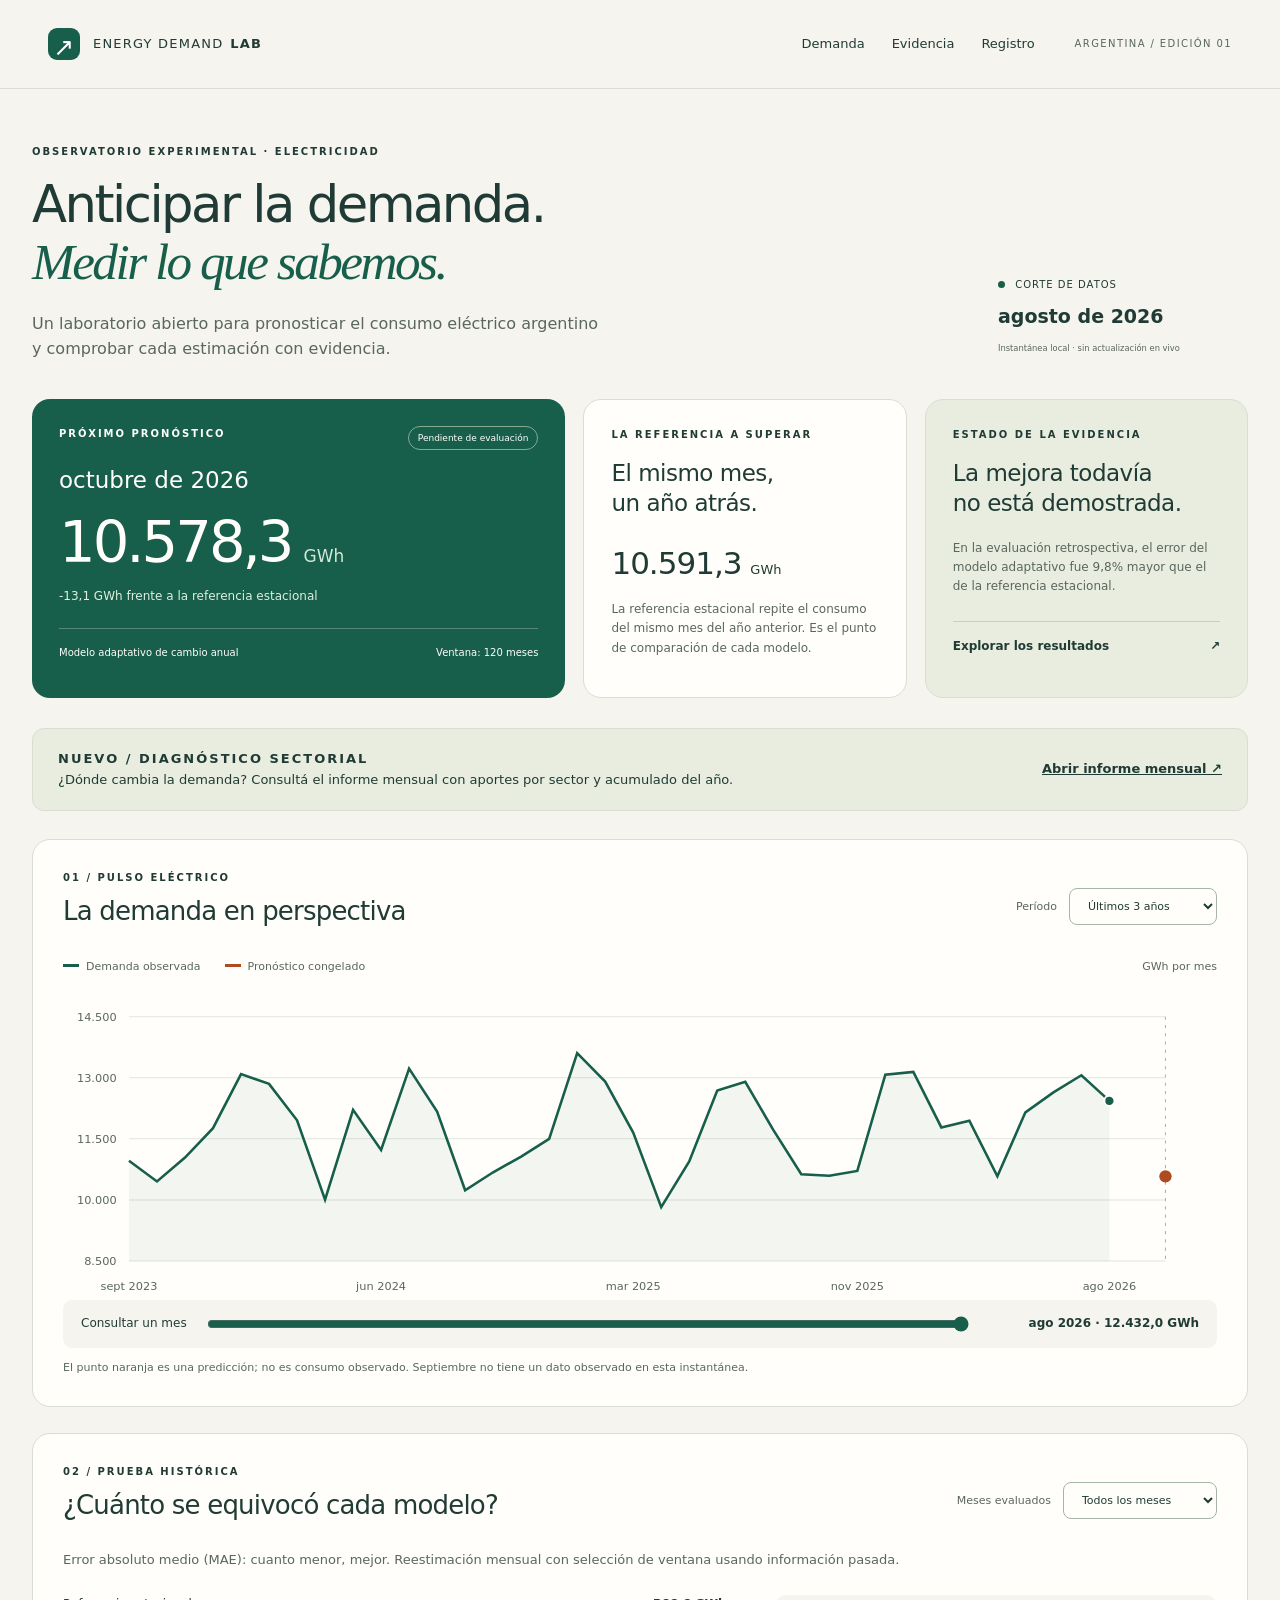
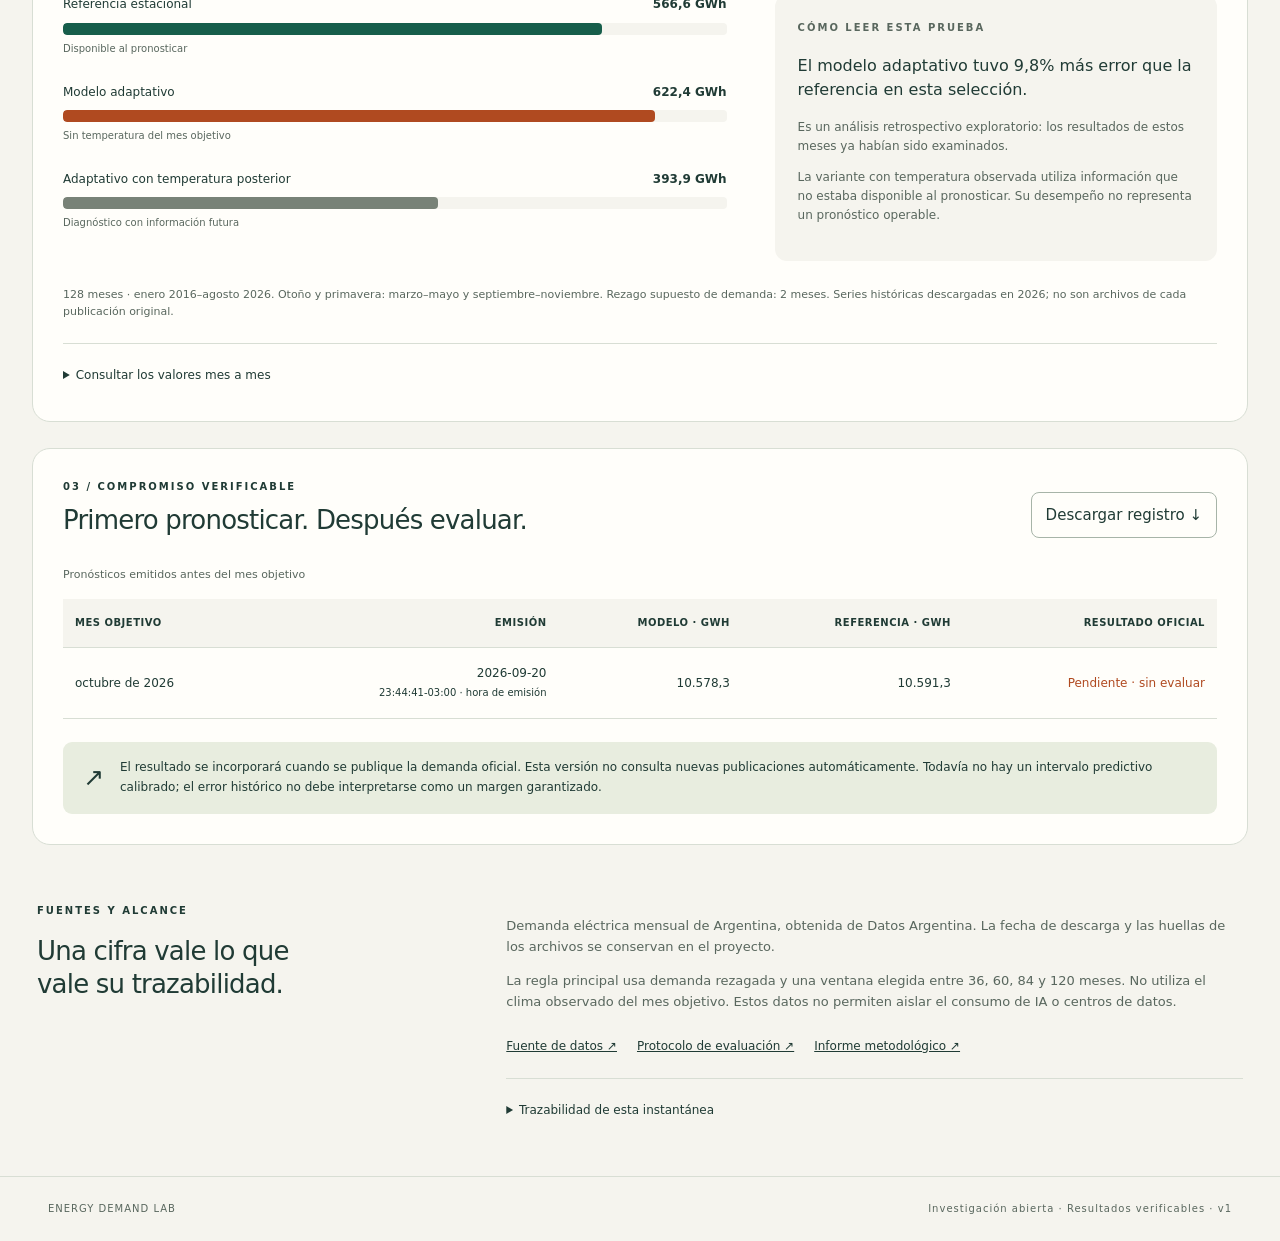
==== dashboard/index.html @ 923dd76d "Publish demand dashboard and monthly sector reports on GitHub Pages" ====
<!doctype html>
<html lang="es">
<head>
<meta charset="utf-8"><meta name="viewport" content="width=device-width, initial-scale=1">
<title>Observatorio de demanda · Energy Demand Lab</title>
<meta name="description" content="Demanda eléctrica argentina: pronósticos verificables, evaluación histórica e informes mensuales con diagnóstico sectorial.">
<meta name="theme-color" content="#175e4b">
<meta property="og:title" content="Energy Demand Lab · Demanda eléctrica argentina">
<meta property="og:description" content="Explorá la demanda, consultá el diagnóstico sectorial y evaluá los pronósticos con evidencia.">
<meta property="og:type" content="website">
<link rel="icon" href="favicon.svg" type="image/svg+xml">
<link rel="stylesheet" href="styles.css">
<link rel="stylesheet" href="report.css">
<script defer src="data.js"></script><script defer src="app.js"></script>
</head>
<body>
<a class="skip" href="#main">Saltar al contenido</a>
<header><a class="brand" href="#"><span class="mark">↗</span> ENERGY DEMAND <b>LAB</b></a><nav aria-label="Principal"><a href="#demanda">Demanda</a><a href="#evidencia">Evidencia</a><a href="#registro">Registro</a></nav><span class="edition">ARGENTINA / EDICIÓN 01</span></header>
<main id="main">
<section class="intro"><div><p class="eyebrow">OBSERVATORIO EXPERIMENTAL · ELECTRICIDAD</p><h1>Anticipar la demanda.<br><em>Medir lo que sabemos.</em></h1><p class="lede">Un laboratorio abierto para pronosticar el consumo eléctrico argentino y comprobar cada estimación con evidencia.</p></div><div class="snapshot"><span class="dot"></span> CORTE DE DATOS<span id="cutoff"></span><small>Instantánea local · sin actualización en vivo</small></div></section>
<section class="forecast-grid" aria-label="Próximo pronóstico">
<article class="hero"><div class="card-top"><span class="eyebrow">PRÓXIMO PRONÓSTICO</span><span class="pill">Pendiente de evaluación</span></div><h2 id="target"></h2><div class="big"><span id="forecast"></span><span>GWh</span></div><p id="delta"></p><div class="hero-bottom"><span>Modelo adaptativo de cambio anual</span><span id="window"></span></div></article>
<article class="card benchmark"><p class="eyebrow">LA REFERENCIA A SUPERAR</p><h2>El mismo mes,<br>un año atrás.</h2><div class="medium"><span id="baseline"></span> <small>GWh</small></div><p>La referencia estacional repite el consumo del mismo mes del año anterior. Es el punto de comparación de cada modelo.</p></article>
<article class="card trust"><p class="eyebrow">ESTADO DE LA EVIDENCIA</p><h2>La mejora todavía<br>no está demostrada.</h2><p id="finding"></p><a class="text-link" href="#evidencia">Explorar los resultados <span>↗</span></a></article>
</section>
<section class="report-promo" aria-label="Informe mensual sectorial"><div><p class="eyebrow">NUEVO / DIAGNÓSTICO SECTORIAL</p><p>¿Dónde cambia la demanda? Consultá el informe mensual con aportes por sector y acumulado del año.</p></div><a href="monthly-report.html">Abrir informe mensual ↗</a></section>
<section id="demanda" class="panel"><div class="section-top"><div><p class="eyebrow">01 / PULSO ELÉCTRICO</p><h2>La demanda en perspectiva</h2></div><label>Período <select id="range"><option value="36">Últimos 3 años</option><option value="60">Últimos 5 años</option><option value="0">Historia completa</option></select></label></div><div class="legend"><span><i class="teal"></i>Demanda observada</span><span><i class="orange"></i>Pronóstico congelado</span><span>GWh por mes</span></div><div id="chart" class="chart"></div><div class="explorer"><label for="month">Consultar un mes</label><input id="month" type="range" min="0" value="0"><output id="monthValue" for="month"></output></div><p class="note">El punto naranja es una predicción; no es consumo observado. Septiembre no tiene un dato observado en esta instantánea.</p></section>
<section id="evidencia" class="panel"><div class="section-top"><div><p class="eyebrow">02 / PRUEBA HISTÓRICA</p><h2>¿Cuánto se equivocó cada modelo?</h2></div><label>Meses evaluados <select id="season"><option value="all">Todos los meses</option><option value="shoulder">Otoño y primavera</option><option value="warm">Verano · dic–feb</option><option value="cold">Invierno · jun–ago</option></select></label></div><p class="muted">Error absoluto medio (MAE): cuanto menor, mejor. Reestimación mensual con selección de ventana usando información pasada.</p><div class="evidence-layout"><div id="bars"></div><aside><span class="eyebrow">CÓMO LEER ESTA PRUEBA</span><p id="comparison" aria-live="polite"></p><p>Es un análisis retrospectivo exploratorio: los resultados de estos meses ya habían sido examinados.</p><p>La variante con temperatura observada utiliza información que no estaba disponible al pronosticar. Su desempeño no representa un pronóstico operable.</p></aside></div><p class="note" id="sample"></p><details><summary>Consultar los valores mes a mes</summary><div class="table-wrap"><table><caption>Predicciones históricas, en GWh</caption><thead><tr><th>Mes</th><th>Observado</th><th>Referencia</th><th>Adaptativo</th><th>Con temperatura posterior</th></tr></thead><tbody id="history"></tbody></table></div></details></section>
<section id="registro" class="panel"><div class="section-top"><div><p class="eyebrow">03 / COMPROMISO VERIFICABLE</p><h2>Primero pronosticar. Después evaluar.</h2></div><button id="download" type="button">Descargar registro ↓</button></div><div class="table-wrap"><table><caption>Pronósticos emitidos antes del mes objetivo</caption><thead><tr><th>Mes objetivo</th><th>Emisión</th><th>Modelo · GWh</th><th>Referencia · GWh</th><th>Resultado oficial</th></tr></thead><tbody id="forecasts"></tbody></table></div><div class="notice"><span>↗</span><p>El resultado se incorporará cuando se publique la demanda oficial. Esta versión no consulta nuevas publicaciones automáticamente. Todavía no hay un intervalo predictivo calibrado; el error histórico no debe interpretarse como un margen garantizado.</p></div></section>
<section class="method"><div><p class="eyebrow">FUENTES Y ALCANCE</p><h2>Una cifra vale lo que<br>vale su trazabilidad.</h2></div><div><p>Demanda eléctrica mensual de Argentina, obtenida de Datos Argentina. La fecha de descarga y las huellas de los archivos se conservan en el proyecto.</p><p>La regla principal usa demanda rezagada y una ventana elegida entre 36, 60, 84 y 120 meses. No utiliza el clima observado del mes objetivo. Estos datos no permiten aislar el consumo de IA o centros de datos.</p><div class="links"><a id="source" target="_blank" rel="noopener">Fuente de datos ↗</a><a href="../prospective/preregistration.md">Protocolo de evaluación ↗</a><a href="../results/nested_exploratory/report.md">Informe metodológico ↗</a></div><details><summary>Trazabilidad de esta instantánea</summary><pre id="hashes"></pre></details></div></section>
</main><footer><span>ENERGY DEMAND LAB</span><span>Investigación abierta · Resultados verificables · v1</span></footer>
</body></html>
---- dashboard/styles.css ----
:root{--bg:#f5f4ee;--surface:#fffefa;--ink:#203b35;--muted:#59675e;--line:#d8ded4;--teal:#175e4b;--orange:#b04a20;--soft:#e8eddf;--radius:18px}*{box-sizing:border-box}html{scroll-behavior:smooth;scroll-padding-top:24px}body{margin:0;background:var(--bg);color:var(--ink);font:15px/1.6 system-ui,-apple-system,BlinkMacSystemFont,"Segoe UI",sans-serif}a{color:inherit}button,select,input{font:inherit}button,select{border:1px solid #a7b4a8;border-radius:8px;background:var(--surface);color:var(--ink);padding:10px 14px;cursor:pointer}a:focus-visible,button:focus-visible,select:focus-visible,input:focus-visible,summary:focus-visible{outline:3px solid var(--orange);outline-offset:5px}.skip{position:absolute;top:-100px}.skip:focus{top:10px;background:white;padding:12px;z-index:9}header{max-width:1440px;margin:auto;padding:28px 48px;display:flex;align-items:center;gap:40px;border-bottom:1px solid var(--line)}.brand{text-decoration:none;font-size:13px;letter-spacing:1.2px;display:flex;align-items:center;gap:7px}.mark{display:grid;place-items:center;background:var(--teal);color:white;width:32px;height:32px;font-size:25px;border-radius:9px;margin-right:6px}nav{display:flex;gap:27px;margin-left:auto}nav a{text-decoration:none;font-size:13px}.edition{font-size:10px;letter-spacing:1.4px;color:var(--muted)}main{max-width:1344px;padding:0 32px;margin:auto}.intro{display:flex;justify-content:space-between;align-items:flex-end;padding:55px 0 37px;gap:35px}.eyebrow{font-size:10px;letter-spacing:2px;font-weight:700;margin:0 0 16px}h1{font-size:clamp(36px,4vw,58px);line-height:1.12;letter-spacing:-2.5px;font-weight:500;margin:0 0 20px}h1 em{font-family:Georgia,serif;font-weight:400;color:var(--teal)}.lede{max-width:575px;font-size:16px;color:var(--muted);margin:0}.snapshot{font-size:10px;letter-spacing:1px;min-width:250px;padding-bottom:6px}.snapshot>span:not(.dot){display:block;font-size:19px;font-weight:600;letter-spacing:0;margin:8px 0}.snapshot small{letter-spacing:0;color:var(--muted)}.dot{display:inline-block;background:var(--teal);width:7px;height:7px;border-radius:50%;margin-right:6px}.forecast-grid{display:grid;grid-template-columns:1.65fr 1fr 1fr;gap:18px;margin-bottom:30px}.card,.hero{border-radius:var(--radius);padding:27px;min-width:0}.card{background:var(--surface);border:1px solid var(--line)}.hero{background:var(--teal);color:#fffefa}.card-top{display:flex;align-items:flex-start;justify-content:space-between;gap:10px}.pill{font-size:9px;border:1px solid #86ab92;border-radius:20px;padding:4px 9px;white-space:nowrap}.hero h2{font-size:23px;font-weight:400;margin:4px 0}.big{display:flex;align-items:baseline;gap:12px;line-height:1.4}.big span:first-child{font-size:clamp(40px,4.5vw,64px);letter-spacing:-3px;font-variant-numeric:tabular-nums}.big span:last-child{font-size:17px;color:#d4e8d8}.hero p{font-size:12px;color:#e0efde;margin:4px 0 22px}.hero-bottom{border-top:1px solid #578776;padding-top:16px;display:flex;justify-content:space-between;gap:10px;font-size:10px}.card h2{font-size:23px;line-height:1.3;font-weight:500;margin:0 0 20px;letter-spacing:-.5px}.card p:not(.eyebrow){font-size:12px;color:var(--muted)}.medium{font-size:31px;letter-spacing:-1px}.medium small{font-size:13px;letter-spacing:0}.trust{background:var(--soft)}.text-link{display:flex;justify-content:space-between;font-size:12px;font-weight:600;text-decoration:none;border-top:1px solid #c6d1bd;margin-top:25px;padding-top:15px}.panel{background:var(--surface);border:1px solid var(--line);border-radius:var(--radius);padding:30px;margin-bottom:26px}.section-top{display:flex;justify-content:space-between;gap:20px;align-items:center}.section-top h2,.method h2{font-size:26px;font-weight:500;letter-spacing:-.8px;line-height:1.25;margin:0 0 15px}.section-top .eyebrow{margin-bottom:9px}.section-top label{font-size:11px;color:var(--muted);display:flex;gap:12px;align-items:center}.legend{display:flex;gap:24px;flex-wrap:wrap;font-size:11px;color:var(--muted);margin:15px 0}.legend span:last-child{margin-left:auto}.legend i{display:inline-block;width:16px;height:3px;margin:0 7px 3px 0}.teal{background:var(--teal)}.orange{background:var(--orange)}.chart svg{display:block;width:100%;height:auto;min-height:180px}.chart text{font-family:system-ui,sans-serif;font-size:11px;fill:var(--muted)}.explorer{display:flex;align-items:center;gap:18px;background:var(--bg);padding:14px 18px;border-radius:9px;font-size:12px}.explorer input{flex:1;min-width:50px;accent-color:var(--teal)}.explorer output{min-width:210px;text-align:right;font-weight:600}.note{font-size:11px;color:var(--muted);margin-bottom:0}.muted{color:var(--muted);font-size:13px}.evidence-layout{display:grid;grid-template-columns:1.5fr 1fr;gap:48px;margin:25px 0}.evidence-layout aside{background:var(--bg);padding:23px;border-radius:12px;font-size:12px;color:var(--muted)}.evidence-layout aside p:first-of-type{font-size:16px;color:var(--ink);line-height:1.5}.bar-row{margin:0 0 24px}.bar-label{display:flex;justify-content:space-between;gap:12px;font-size:12px;margin-bottom:8px}.bar-track{height:12px;background:var(--bg);border-radius:4px;overflow:hidden}.bar-fill{height:100%;background:var(--teal);border-radius:4px}.bar-row:nth-child(2) .bar-fill{background:var(--orange)}.bar-row:nth-child(3) .bar-fill{background:#788277}.bar-row small{font-size:10px;color:var(--muted)}details{border-top:1px solid var(--line);margin-top:22px;padding-top:16px}summary{cursor:pointer;font-size:12px;padding:6px 0}.table-wrap{overflow:auto;max-height:400px}table{border-collapse:collapse;width:100%;font-size:12px;white-space:nowrap;text-align:right}caption{text-align:left;color:var(--muted);padding:15px 0;font-size:11px}th{font-size:10px;text-transform:uppercase;letter-spacing:.5px;background:var(--bg);position:sticky;top:0}td,th{padding:16px 12px;border-bottom:1px solid var(--line)}td:first-child,th:first-child{text-align:left}.pending{color:var(--orange)}.notice{display:flex;gap:16px;background:var(--soft);padding:16px 20px;border-radius:9px;margin-top:23px;font-size:12px}.notice>span{font-size:25px}.notice p{margin:0}.method{display:grid;grid-template-columns:1fr 1.8fr;gap:60px;padding:32px 5px 50px}.method p:not(.eyebrow){font-size:13px;color:var(--muted)}.links{display:flex;flex-wrap:wrap;gap:20px;font-size:12px;margin-top:24px}pre{font-size:10px;white-space:pre-wrap;overflow-wrap:anywhere}footer{border-top:1px solid var(--line);padding:24px 48px;display:flex;justify-content:space-between;font-size:10px;letter-spacing:1px;color:var(--muted)}@media(max-width:1050px){.edition{display:none}.forecast-grid{grid-template-columns:1fr 1fr}.hero{grid-column:1/-1}.intro{align-items:flex-start}.snapshot{min-width:190px}.evidence-layout{gap:25px}}@media(max-width:650px){header{padding:20px;flex-wrap:wrap;gap:20px}nav{margin:0;width:100%;justify-content:space-between}main{padding:0 16px}.intro{padding-top:32px;display:block}h1{letter-spacing:-1.5px}.snapshot{margin-top:24px}.forecast-grid{grid-template-columns:1fr}.card,.hero,.panel{padding:21px}.card-top{flex-wrap:wrap}.hero-bottom{flex-wrap:wrap}.section-top{display:block}.section-top label{margin:8px 0 20px;flex-wrap:wrap}.section-top h2{font-size:23px}.evidence-layout,.method{grid-template-columns:1fr;gap:20px}.explorer{flex-wrap:wrap;gap:10px}.explorer label{width:100%}.explorer output{min-width:170px}.legend{gap:12px}.method{padding:20px 5px 35px}footer{padding:20px;gap:18px;flex-wrap:wrap}.big span:first-child{font-size:52px}}@media(prefers-reduced-motion:reduce){html{scroll-behavior:auto}}
---- dashboard/report.css ----
.report-toolbar{display:flex;justify-content:space-between;gap:20px;align-items:center;margin:0 0 25px;flex-wrap:wrap}.report-toolbar label{font-size:12px;display:flex;gap:14px;align-items:center}.report-actions{display:flex;gap:10px;flex-wrap:wrap}.report-actions button{font-size:12px}.report-lead{background:var(--teal);color:var(--surface);padding:32px;border-radius:var(--radius);margin-bottom:20px}.report-lead h2{font-size:30px;font-weight:500;letter-spacing:-.7px;line-height:1.25;margin:0 0 16px}.report-lead>p:not(.eyebrow){max-width:960px}.report-lead .light-note{color:#e0efde}.report-lead .eyebrow span{margin-left:16px;letter-spacing:1px}.report-kpis{display:grid;grid-template-columns:repeat(3,1fr);gap:18px;margin-bottom:26px}.report-kpis .medium{font-size:32px}.report-kpis .medium small{font-size:14px}.sector-bars{display:grid;gap:22px;margin:24px 0}.sector-row{display:grid;grid-template-columns:170px 1fr 125px;align-items:center;gap:20px;font-size:13px}.sector-row strong{text-align:right}.sector-track{height:20px;background:var(--bg);border-radius:4px}.sector-fill{height:100%;border-radius:4px;background:var(--teal);min-width:2px}.sector-fill.negative{background:var(--orange)}tfoot{font-weight:700}.ytd-sectors{display:grid;grid-template-columns:repeat(3,1fr);gap:18px;margin:25px 0}.ytd-sector{background:var(--bg);border-radius:10px;padding:20px}.ytd-sector span{display:block;font-size:12px}.ytd-sector strong{display:block;font-weight:500;font-size:28px;margin:8px 0}.ytd-sector small{font-size:11px;color:var(--muted)}.questions ol{padding-left:20px;display:grid;gap:14px;color:var(--muted);font-size:14px}.source-note{font-size:11px!important;overflow-wrap:anywhere}.panel>h2{font-weight:500;letter-spacing:-.5px;font-size:25px}.report-toolbar select{max-width:240px}.report-promo{background:var(--soft);border:1px solid var(--line);border-radius:12px;display:flex;align-items:center;justify-content:space-between;gap:20px;padding:20px 25px;margin:0 0 28px}.report-promo p{margin:0;font-size:13px}.report-promo a{font-size:13px;white-space:nowrap;font-weight:600}@media(max-width:650px){.report-kpis,.ytd-sectors{grid-template-columns:1fr}.report-lead{padding:24px}.report-lead h2{font-size:25px}.report-toolbar label{flex-wrap:wrap}.report-toolbar select{max-width:100%}.report-actions button{flex:1;padding:12px}.sector-row{grid-template-columns:1fr 115px;gap:8px}.sector-track{grid-column:1/-1;grid-row:2}.sector-row strong{grid-row:1;grid-column:2}.report-promo{align-items:flex-start;flex-direction:column}.report-lead .eyebrow span{display:block;margin:10px 0 0}}
@media print{@page{size:A4;margin:14mm}body{background:white;color:#142b25;font-size:10pt}header,footer,.skip,.intro,.report-toolbar,details,nav{display:none!important}main{padding:0;max-width:none}.report-lead{background:white;color:#142b25;border:1px solid #9aafa0;padding:16px;margin-bottom:14px;break-inside:avoid}.report-lead .light-note{color:#42584e}.report-lead h2{font-size:19pt}.report-lead .eyebrow{font-size:9pt}.report-kpis{gap:8px;margin-bottom:16px}.card,.panel{padding:14px;border-radius:0;box-shadow:none}.report-kpis .medium{font-size:22pt}.report-kpis .eyebrow{font-size:8pt;letter-spacing:.5px}.panel{margin-bottom:14px}.section-top h2,.panel>h2{font-size:16pt}.sector-row{font-size:10pt;gap:12px;grid-template-columns:145px 1fr 95px}.sector-bars{gap:10px;margin:12px 0}.sector-track{height:12px}.table-wrap{overflow:visible;max-height:none}table{font-size:8pt;white-space:normal}th{position:static;font-size:7pt}td,th{padding:8px 4px}.ytd-sectors{gap:8px;margin:10px 0}.ytd-sector{padding:10px}.ytd-sector strong{font-size:19pt}.method{gap:20px;padding:15px 0;grid-template-columns:1fr 2fr}.method p{font-size:9pt!important}.method h2{font-size:15pt}.note{font-size:8pt}.questions{break-inside:avoid}.questions ol{font-size:10pt;gap:8px}.report-kpis,.ytd-sectors,tr{break-inside:avoid}a{color:inherit;text-decoration:underline}.source-note{font-size:8pt!important}*{print-color-adjust:exact;-webkit-print-color-adjust:exact}}
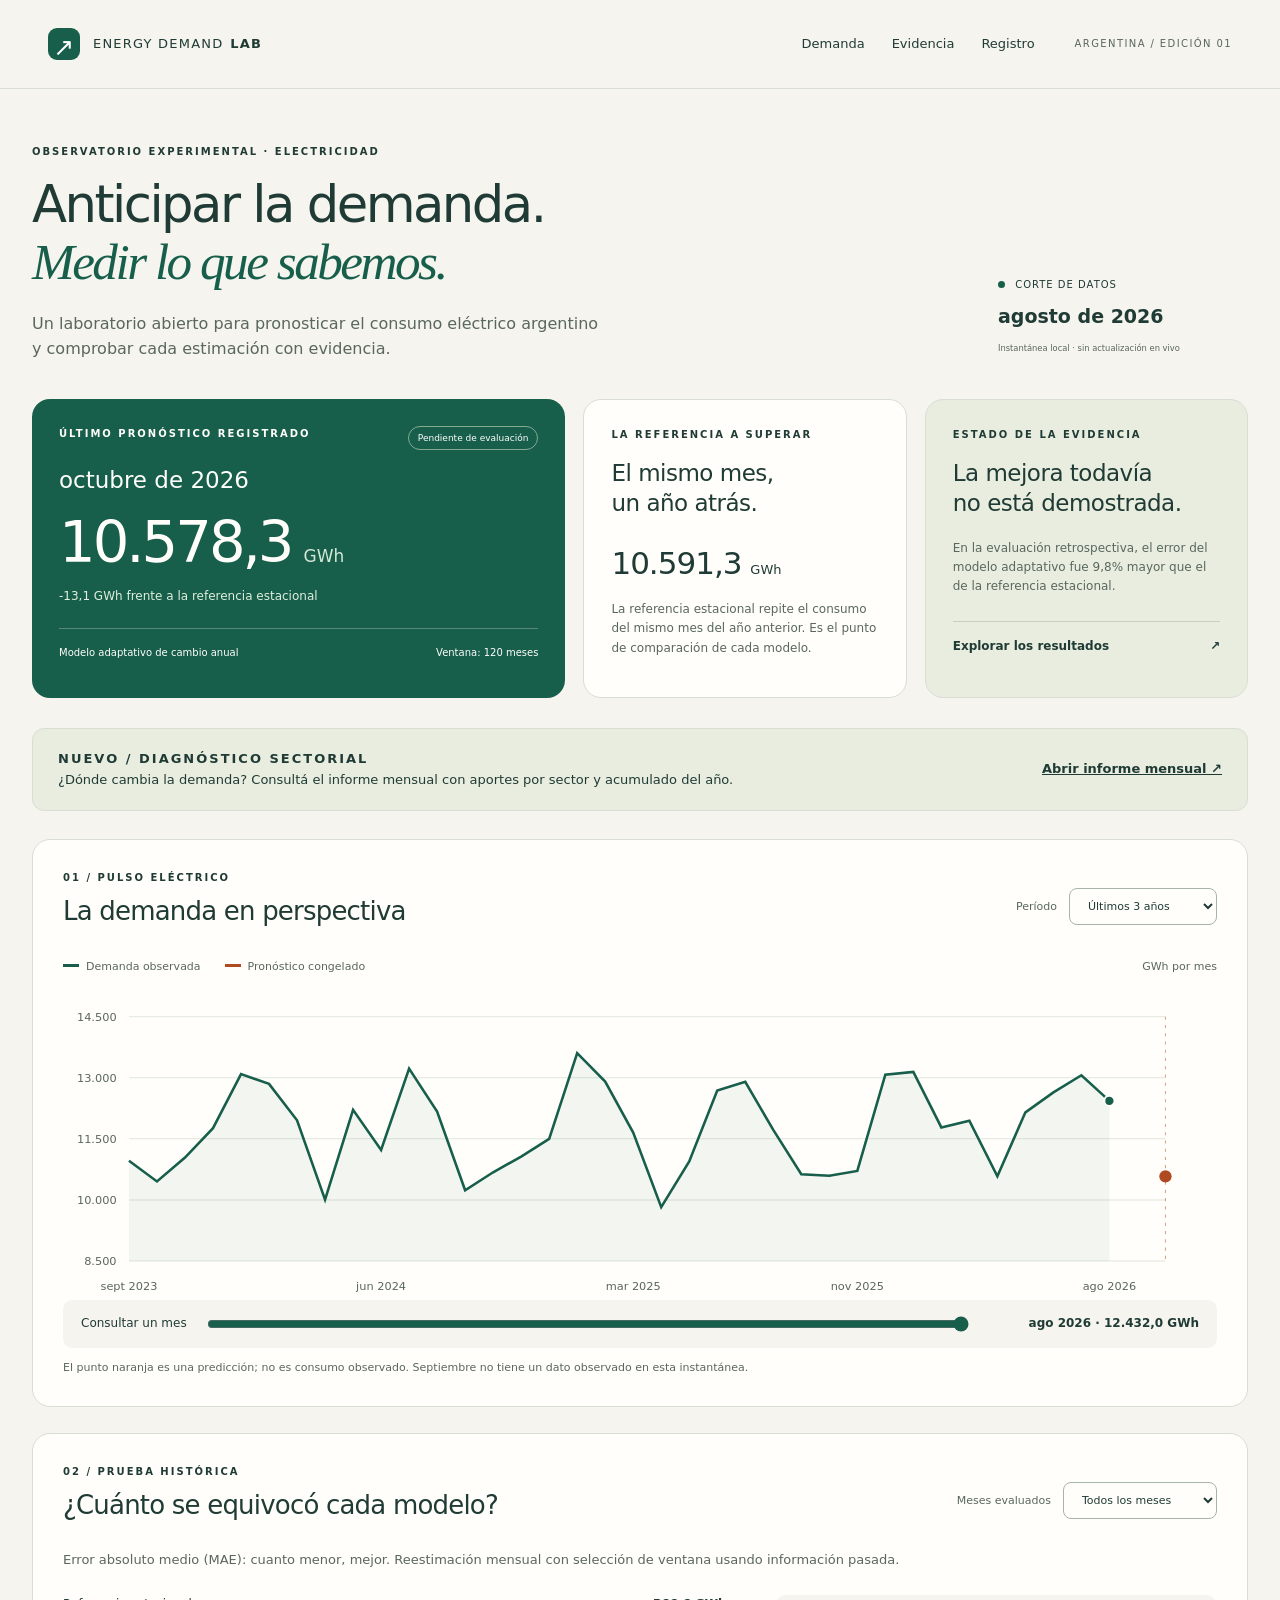
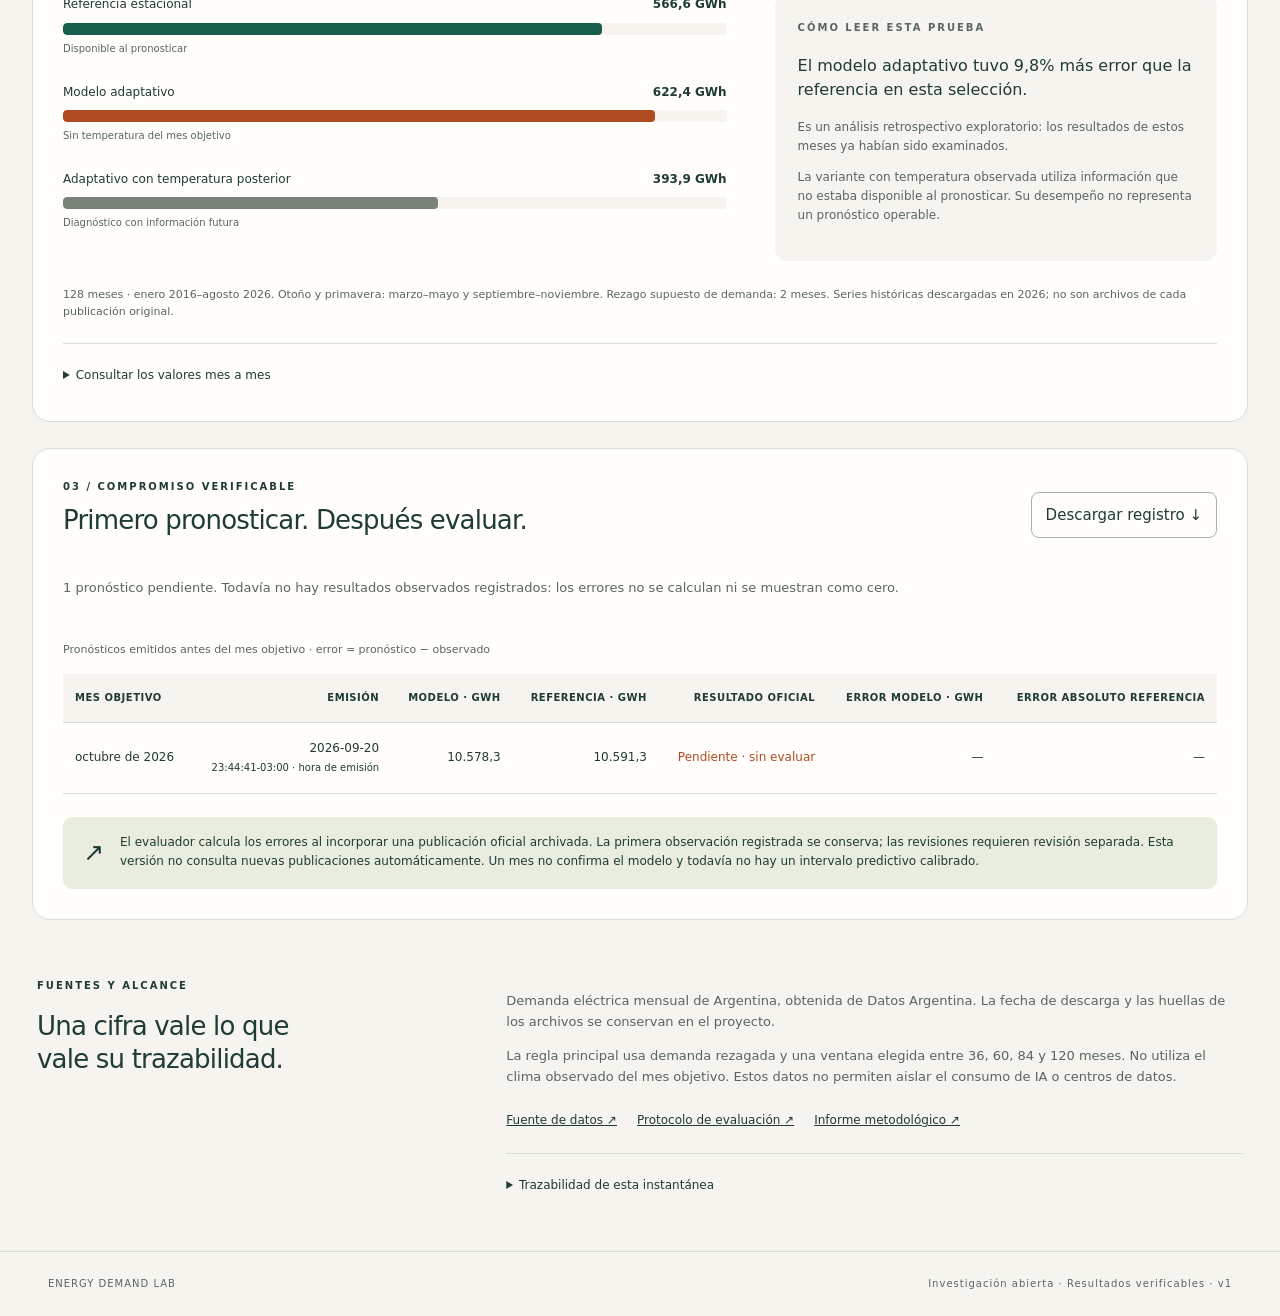
==== commit f18403e8: "Add formula-based Excel download and prospective outcome evaluation" ====
--- a/dashboard/index.html
+++ b/dashboard/index.html
@@ -11,7 +11,7 @@
 <link rel="icon" href="favicon.svg" type="image/svg+xml">
 <link rel="stylesheet" href="styles.css">
 <link rel="stylesheet" href="report.css">
-<script defer src="data.js"></script><script defer src="app.js"></script>
+<script defer src="data.js"></script><script defer src="prospective-data.js"></script><script defer src="app.js"></script>
 </head>
 <body>
 <a class="skip" href="#main">Saltar al contenido</a>
@@ -19,14 +19,14 @@
 <main id="main">
 <section class="intro"><div><p class="eyebrow">OBSERVATORIO EXPERIMENTAL · ELECTRICIDAD</p><h1>Anticipar la demanda.<br><em>Medir lo que sabemos.</em></h1><p class="lede">Un laboratorio abierto para pronosticar el consumo eléctrico argentino y comprobar cada estimación con evidencia.</p></div><div class="snapshot"><span class="dot"></span> CORTE DE DATOS<span id="cutoff"></span><small>Instantánea local · sin actualización en vivo</small></div></section>
 <section class="forecast-grid" aria-label="Próximo pronóstico">
-<article class="hero"><div class="card-top"><span class="eyebrow">PRÓXIMO PRONÓSTICO</span><span class="pill">Pendiente de evaluación</span></div><h2 id="target"></h2><div class="big"><span id="forecast"></span><span>GWh</span></div><p id="delta"></p><div class="hero-bottom"><span>Modelo adaptativo de cambio anual</span><span id="window"></span></div></article>
+<article class="hero"><div class="card-top"><span class="eyebrow">ÚLTIMO PRONÓSTICO REGISTRADO</span><span class="pill" id="forecast-status">Pendiente de evaluación</span></div><h2 id="target"></h2><div class="big"><span id="forecast"></span><span>GWh</span></div><p id="delta"></p><div class="hero-bottom"><span>Modelo adaptativo de cambio anual</span><span id="window"></span></div></article>
 <article class="card benchmark"><p class="eyebrow">LA REFERENCIA A SUPERAR</p><h2>El mismo mes,<br>un año atrás.</h2><div class="medium"><span id="baseline"></span> <small>GWh</small></div><p>La referencia estacional repite el consumo del mismo mes del año anterior. Es el punto de comparación de cada modelo.</p></article>
 <article class="card trust"><p class="eyebrow">ESTADO DE LA EVIDENCIA</p><h2>La mejora todavía<br>no está demostrada.</h2><p id="finding"></p><a class="text-link" href="#evidencia">Explorar los resultados <span>↗</span></a></article>
 </section>
 <section class="report-promo" aria-label="Informe mensual sectorial"><div><p class="eyebrow">NUEVO / DIAGNÓSTICO SECTORIAL</p><p>¿Dónde cambia la demanda? Consultá el informe mensual con aportes por sector y acumulado del año.</p></div><a href="monthly-report.html">Abrir informe mensual ↗</a></section>
 <section id="demanda" class="panel"><div class="section-top"><div><p class="eyebrow">01 / PULSO ELÉCTRICO</p><h2>La demanda en perspectiva</h2></div><label>Período <select id="range"><option value="36">Últimos 3 años</option><option value="60">Últimos 5 años</option><option value="0">Historia completa</option></select></label></div><div class="legend"><span><i class="teal"></i>Demanda observada</span><span><i class="orange"></i>Pronóstico congelado</span><span>GWh por mes</span></div><div id="chart" class="chart"></div><div class="explorer"><label for="month">Consultar un mes</label><input id="month" type="range" min="0" value="0"><output id="monthValue" for="month"></output></div><p class="note">El punto naranja es una predicción; no es consumo observado. Septiembre no tiene un dato observado en esta instantánea.</p></section>
 <section id="evidencia" class="panel"><div class="section-top"><div><p class="eyebrow">02 / PRUEBA HISTÓRICA</p><h2>¿Cuánto se equivocó cada modelo?</h2></div><label>Meses evaluados <select id="season"><option value="all">Todos los meses</option><option value="shoulder">Otoño y primavera</option><option value="warm">Verano · dic–feb</option><option value="cold">Invierno · jun–ago</option></select></label></div><p class="muted">Error absoluto medio (MAE): cuanto menor, mejor. Reestimación mensual con selección de ventana usando información pasada.</p><div class="evidence-layout"><div id="bars"></div><aside><span class="eyebrow">CÓMO LEER ESTA PRUEBA</span><p id="comparison" aria-live="polite"></p><p>Es un análisis retrospectivo exploratorio: los resultados de estos meses ya habían sido examinados.</p><p>La variante con temperatura observada utiliza información que no estaba disponible al pronosticar. Su desempeño no representa un pronóstico operable.</p></aside></div><p class="note" id="sample"></p><details><summary>Consultar los valores mes a mes</summary><div class="table-wrap"><table><caption>Predicciones históricas, en GWh</caption><thead><tr><th>Mes</th><th>Observado</th><th>Referencia</th><th>Adaptativo</th><th>Con temperatura posterior</th></tr></thead><tbody id="history"></tbody></table></div></details></section>
-<section id="registro" class="panel"><div class="section-top"><div><p class="eyebrow">03 / COMPROMISO VERIFICABLE</p><h2>Primero pronosticar. Después evaluar.</h2></div><button id="download" type="button">Descargar registro ↓</button></div><div class="table-wrap"><table><caption>Pronósticos emitidos antes del mes objetivo</caption><thead><tr><th>Mes objetivo</th><th>Emisión</th><th>Modelo · GWh</th><th>Referencia · GWh</th><th>Resultado oficial</th></tr></thead><tbody id="forecasts"></tbody></table></div><div class="notice"><span>↗</span><p>El resultado se incorporará cuando se publique la demanda oficial. Esta versión no consulta nuevas publicaciones automáticamente. Todavía no hay un intervalo predictivo calibrado; el error histórico no debe interpretarse como un margen garantizado.</p></div></section>
+<section id="registro" class="panel"><div class="section-top"><div><p class="eyebrow">03 / COMPROMISO VERIFICABLE</p><h2>Primero pronosticar. Después evaluar.</h2></div><button id="download" type="button">Descargar registro ↓</button></div><p id="prospective-summary"></p><div class="table-wrap"><table><caption>Pronósticos emitidos antes del mes objetivo · error = pronóstico − observado</caption><thead><tr><th>Mes objetivo</th><th>Emisión</th><th>Modelo · GWh</th><th>Referencia · GWh</th><th>Resultado oficial</th><th>Error modelo · GWh</th><th>Error absoluto referencia</th></tr></thead><tbody id="forecasts"></tbody></table></div><div class="notice"><span>↗</span><p>El evaluador calcula los errores al incorporar una publicación oficial archivada. La primera observación registrada se conserva; las revisiones requieren revisión separada. Esta versión no consulta nuevas publicaciones automáticamente. Un mes no confirma el modelo y todavía no hay un intervalo predictivo calibrado.</p></div></section>
 <section class="method"><div><p class="eyebrow">FUENTES Y ALCANCE</p><h2>Una cifra vale lo que<br>vale su trazabilidad.</h2></div><div><p>Demanda eléctrica mensual de Argentina, obtenida de Datos Argentina. La fecha de descarga y las huellas de los archivos se conservan en el proyecto.</p><p>La regla principal usa demanda rezagada y una ventana elegida entre 36, 60, 84 y 120 meses. No utiliza el clima observado del mes objetivo. Estos datos no permiten aislar el consumo de IA o centros de datos.</p><div class="links"><a id="source" target="_blank" rel="noopener">Fuente de datos ↗</a><a href="../prospective/preregistration.md">Protocolo de evaluación ↗</a><a href="../results/nested_exploratory/report.md">Informe metodológico ↗</a></div><details><summary>Trazabilidad de esta instantánea</summary><pre id="hashes"></pre></details></div></section>
 </main><footer><span>ENERGY DEMAND LAB</span><span>Investigación abierta · Resultados verificables · v1</span></footer>
 </body></html>
--- a/dashboard/report.css
+++ b/dashboard/report.css
@@ -1,2 +1,3 @@
 .report-toolbar{display:flex;justify-content:space-between;gap:20px;align-items:center;margin:0 0 25px;flex-wrap:wrap}.report-toolbar label{font-size:12px;display:flex;gap:14px;align-items:center}.report-actions{display:flex;gap:10px;flex-wrap:wrap}.report-actions button{font-size:12px}.report-lead{background:var(--teal);color:var(--surface);padding:32px;border-radius:var(--radius);margin-bottom:20px}.report-lead h2{font-size:30px;font-weight:500;letter-spacing:-.7px;line-height:1.25;margin:0 0 16px}.report-lead>p:not(.eyebrow){max-width:960px}.report-lead .light-note{color:#e0efde}.report-lead .eyebrow span{margin-left:16px;letter-spacing:1px}.report-kpis{display:grid;grid-template-columns:repeat(3,1fr);gap:18px;margin-bottom:26px}.report-kpis .medium{font-size:32px}.report-kpis .medium small{font-size:14px}.sector-bars{display:grid;gap:22px;margin:24px 0}.sector-row{display:grid;grid-template-columns:170px 1fr 125px;align-items:center;gap:20px;font-size:13px}.sector-row strong{text-align:right}.sector-track{height:20px;background:var(--bg);border-radius:4px}.sector-fill{height:100%;border-radius:4px;background:var(--teal);min-width:2px}.sector-fill.negative{background:var(--orange)}tfoot{font-weight:700}.ytd-sectors{display:grid;grid-template-columns:repeat(3,1fr);gap:18px;margin:25px 0}.ytd-sector{background:var(--bg);border-radius:10px;padding:20px}.ytd-sector span{display:block;font-size:12px}.ytd-sector strong{display:block;font-weight:500;font-size:28px;margin:8px 0}.ytd-sector small{font-size:11px;color:var(--muted)}.questions ol{padding-left:20px;display:grid;gap:14px;color:var(--muted);font-size:14px}.source-note{font-size:11px!important;overflow-wrap:anywhere}.panel>h2{font-weight:500;letter-spacing:-.5px;font-size:25px}.report-toolbar select{max-width:240px}.report-promo{background:var(--soft);border:1px solid var(--line);border-radius:12px;display:flex;align-items:center;justify-content:space-between;gap:20px;padding:20px 25px;margin:0 0 28px}.report-promo p{margin:0;font-size:13px}.report-promo a{font-size:13px;white-space:nowrap;font-weight:600}@media(max-width:650px){.report-kpis,.ytd-sectors{grid-template-columns:1fr}.report-lead{padding:24px}.report-lead h2{font-size:25px}.report-toolbar label{flex-wrap:wrap}.report-toolbar select{max-width:100%}.report-actions button{flex:1;padding:12px}.sector-row{grid-template-columns:1fr 115px;gap:8px}.sector-track{grid-column:1/-1;grid-row:2}.sector-row strong{grid-row:1;grid-column:2}.report-promo{align-items:flex-start;flex-direction:column}.report-lead .eyebrow span{display:block;margin:10px 0 0}}
+.download-excel{display:inline-block;padding:10px 14px;border-radius:8px;background:var(--teal);color:white;text-decoration:none;font-size:12px;border:1px solid var(--teal)}.excel-help{flex-basis:100%;font-size:12px;color:var(--muted);margin:0}.report-actions{align-items:center}#prospective-summary{font-size:13px;padding:14px 0;color:var(--muted)}
 @media print{@page{size:A4;margin:14mm}body{background:white;color:#142b25;font-size:10pt}header,footer,.skip,.intro,.report-toolbar,details,nav{display:none!important}main{padding:0;max-width:none}.report-lead{background:white;color:#142b25;border:1px solid #9aafa0;padding:16px;margin-bottom:14px;break-inside:avoid}.report-lead .light-note{color:#42584e}.report-lead h2{font-size:19pt}.report-lead .eyebrow{font-size:9pt}.report-kpis{gap:8px;margin-bottom:16px}.card,.panel{padding:14px;border-radius:0;box-shadow:none}.report-kpis .medium{font-size:22pt}.report-kpis .eyebrow{font-size:8pt;letter-spacing:.5px}.panel{margin-bottom:14px}.section-top h2,.panel>h2{font-size:16pt}.sector-row{font-size:10pt;gap:12px;grid-template-columns:145px 1fr 95px}.sector-bars{gap:10px;margin:12px 0}.sector-track{height:12px}.table-wrap{overflow:visible;max-height:none}table{font-size:8pt;white-space:normal}th{position:static;font-size:7pt}td,th{padding:8px 4px}.ytd-sectors{gap:8px;margin:10px 0}.ytd-sector{padding:10px}.ytd-sector strong{font-size:19pt}.method{gap:20px;padding:15px 0;grid-template-columns:1fr 2fr}.method p{font-size:9pt!important}.method h2{font-size:15pt}.note{font-size:8pt}.questions{break-inside:avoid}.questions ol{font-size:10pt;gap:8px}.report-kpis,.ytd-sectors,tr{break-inside:avoid}a{color:inherit;text-decoration:underline}.source-note{font-size:8pt!important}*{print-color-adjust:exact;-webkit-print-color-adjust:exact}}
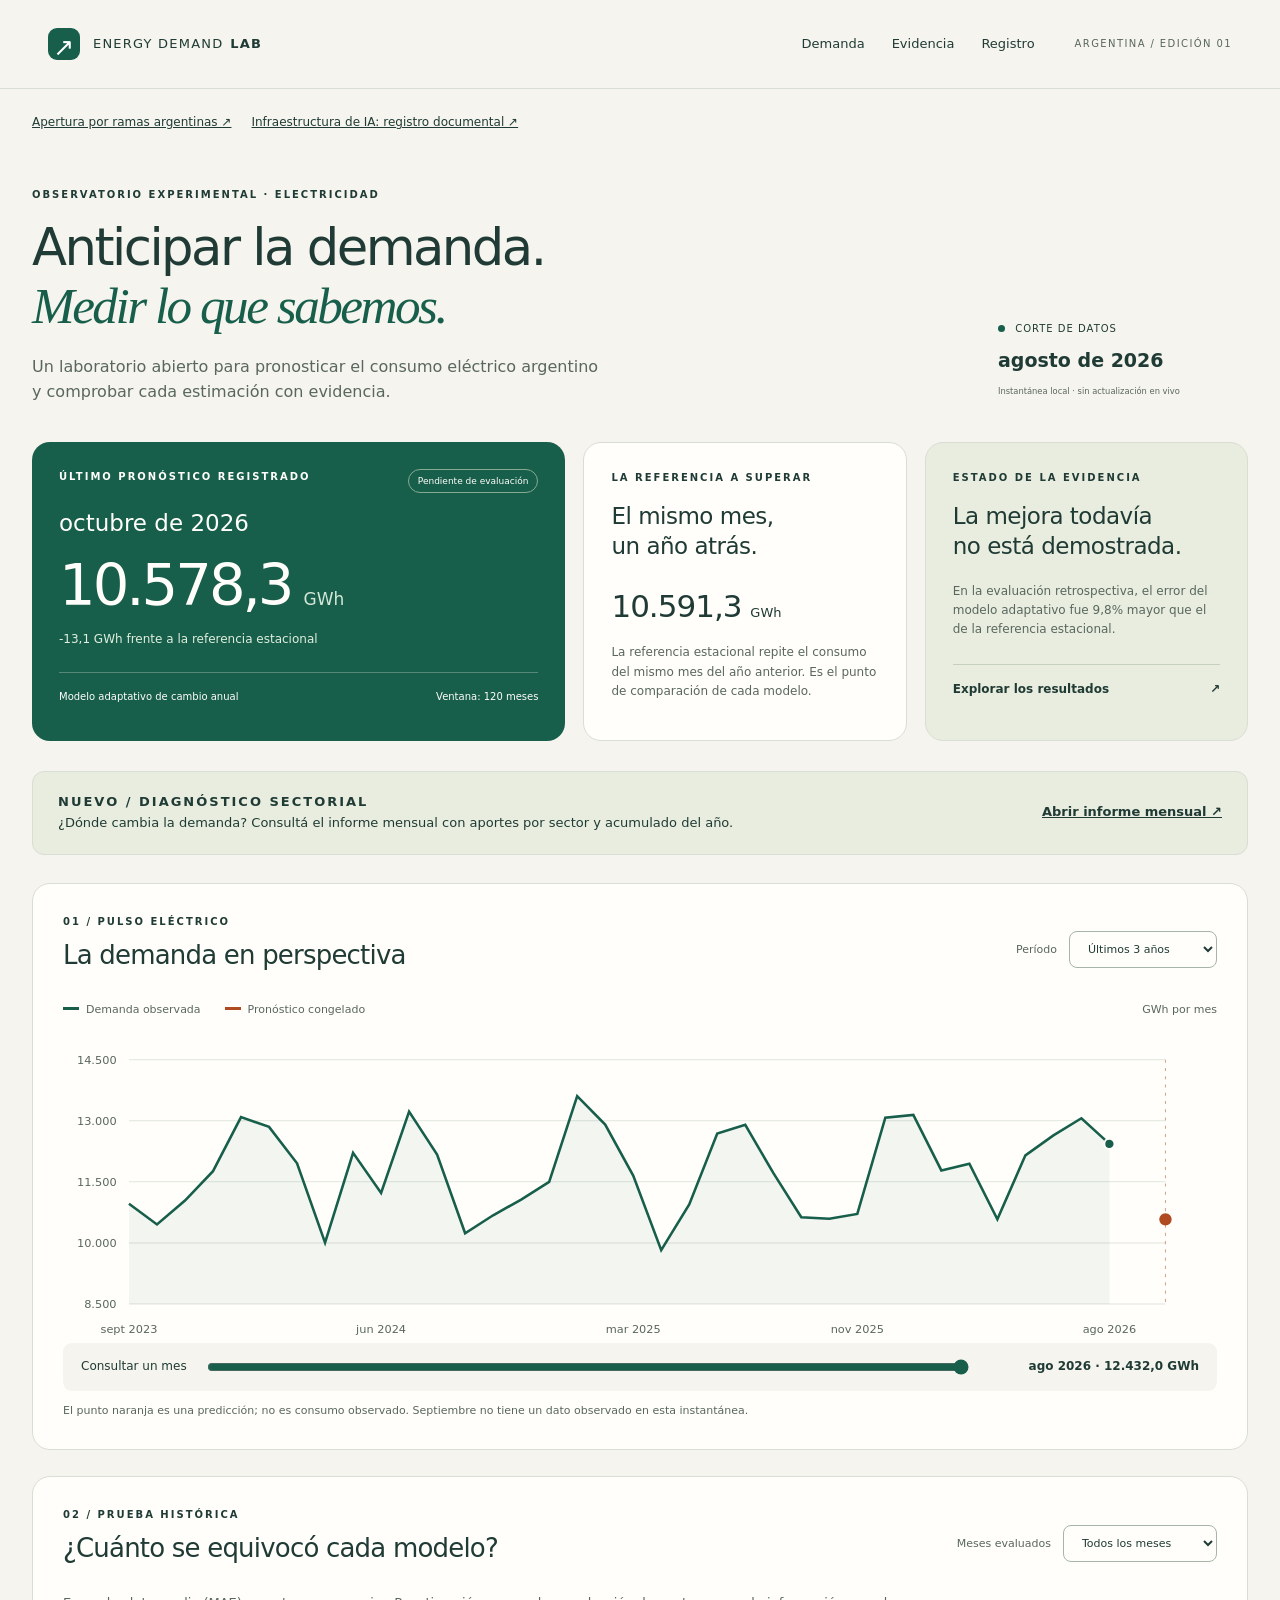
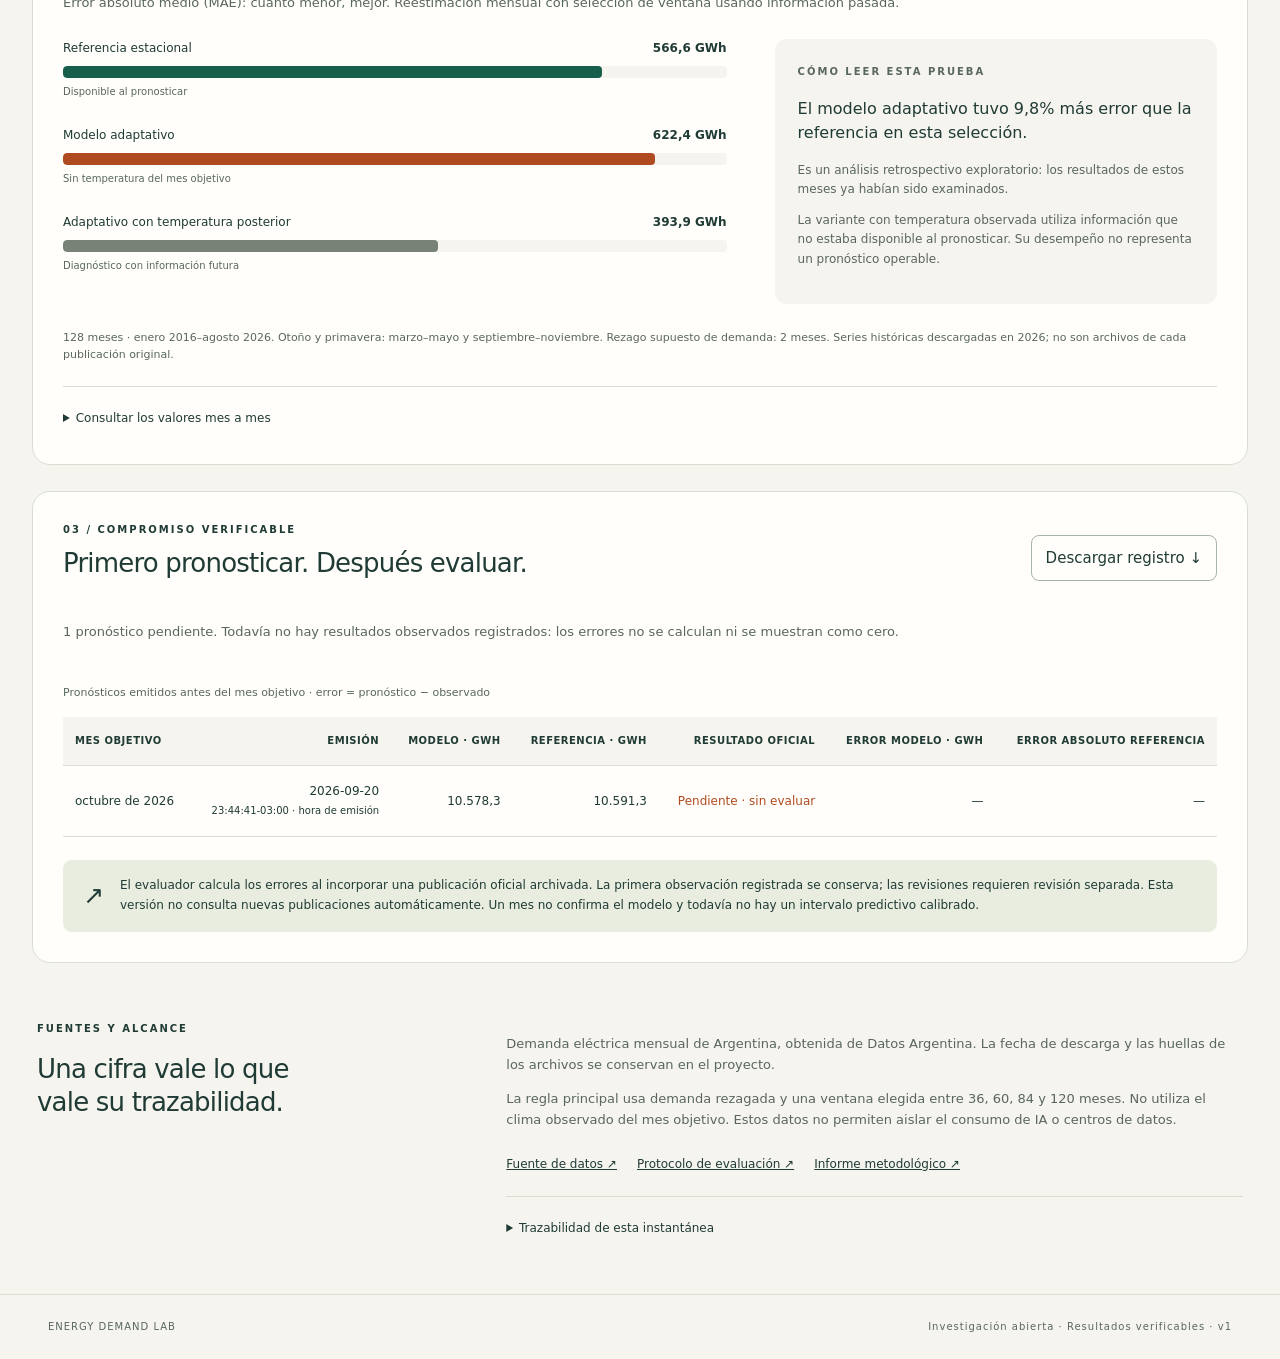
==== commit d620d7b7: "Add Argentine branch diagnosis and AI infrastructure evidence register" ====
--- a/dashboard/index.html
+++ b/dashboard/index.html
@@ -17,6 +17,7 @@
 <a class="skip" href="#main">Saltar al contenido</a>
 <header><a class="brand" href="#"><span class="mark">↗</span> ENERGY DEMAND <b>LAB</b></a><nav aria-label="Principal"><a href="#demanda">Demanda</a><a href="#evidencia">Evidencia</a><a href="#registro">Registro</a></nav><span class="edition">ARGENTINA / EDICIÓN 01</span></header>
 <main id="main">
+<div class="links"><a href="monthly-report.html#sector-depth">Apertura por ramas argentinas ↗</a><a href="infrastructure.html">Infraestructura de IA: registro documental ↗</a></div>
 <section class="intro"><div><p class="eyebrow">OBSERVATORIO EXPERIMENTAL · ELECTRICIDAD</p><h1>Anticipar la demanda.<br><em>Medir lo que sabemos.</em></h1><p class="lede">Un laboratorio abierto para pronosticar el consumo eléctrico argentino y comprobar cada estimación con evidencia.</p></div><div class="snapshot"><span class="dot"></span> CORTE DE DATOS<span id="cutoff"></span><small>Instantánea local · sin actualización en vivo</small></div></section>
 <section class="forecast-grid" aria-label="Próximo pronóstico">
 <article class="hero"><div class="card-top"><span class="eyebrow">ÚLTIMO PRONÓSTICO REGISTRADO</span><span class="pill" id="forecast-status">Pendiente de evaluación</span></div><h2 id="target"></h2><div class="big"><span id="forecast"></span><span>GWh</span></div><p id="delta"></p><div class="hero-bottom"><span>Modelo adaptativo de cambio anual</span><span id="window"></span></div></article>
--- a/dashboard/report.css
+++ b/dashboard/report.css
@@ -1,3 +1,6 @@
 .report-toolbar{display:flex;justify-content:space-between;gap:20px;align-items:center;margin:0 0 25px;flex-wrap:wrap}.report-toolbar label{font-size:12px;display:flex;gap:14px;align-items:center}.report-actions{display:flex;gap:10px;flex-wrap:wrap}.report-actions button{font-size:12px}.report-lead{background:var(--teal);color:var(--surface);padding:32px;border-radius:var(--radius);margin-bottom:20px}.report-lead h2{font-size:30px;font-weight:500;letter-spacing:-.7px;line-height:1.25;margin:0 0 16px}.report-lead>p:not(.eyebrow){max-width:960px}.report-lead .light-note{color:#e0efde}.report-lead .eyebrow span{margin-left:16px;letter-spacing:1px}.report-kpis{display:grid;grid-template-columns:repeat(3,1fr);gap:18px;margin-bottom:26px}.report-kpis .medium{font-size:32px}.report-kpis .medium small{font-size:14px}.sector-bars{display:grid;gap:22px;margin:24px 0}.sector-row{display:grid;grid-template-columns:170px 1fr 125px;align-items:center;gap:20px;font-size:13px}.sector-row strong{text-align:right}.sector-track{height:20px;background:var(--bg);border-radius:4px}.sector-fill{height:100%;border-radius:4px;background:var(--teal);min-width:2px}.sector-fill.negative{background:var(--orange)}tfoot{font-weight:700}.ytd-sectors{display:grid;grid-template-columns:repeat(3,1fr);gap:18px;margin:25px 0}.ytd-sector{background:var(--bg);border-radius:10px;padding:20px}.ytd-sector span{display:block;font-size:12px}.ytd-sector strong{display:block;font-weight:500;font-size:28px;margin:8px 0}.ytd-sector small{font-size:11px;color:var(--muted)}.questions ol{padding-left:20px;display:grid;gap:14px;color:var(--muted);font-size:14px}.source-note{font-size:11px!important;overflow-wrap:anywhere}.panel>h2{font-weight:500;letter-spacing:-.5px;font-size:25px}.report-toolbar select{max-width:240px}.report-promo{background:var(--soft);border:1px solid var(--line);border-radius:12px;display:flex;align-items:center;justify-content:space-between;gap:20px;padding:20px 25px;margin:0 0 28px}.report-promo p{margin:0;font-size:13px}.report-promo a{font-size:13px;white-space:nowrap;font-weight:600}@media(max-width:650px){.report-kpis,.ytd-sectors{grid-template-columns:1fr}.report-lead{padding:24px}.report-lead h2{font-size:25px}.report-toolbar label{flex-wrap:wrap}.report-toolbar select{max-width:100%}.report-actions button{flex:1;padding:12px}.sector-row{grid-template-columns:1fr 115px;gap:8px}.sector-track{grid-column:1/-1;grid-row:2}.sector-row strong{grid-row:1;grid-column:2}.report-promo{align-items:flex-start;flex-direction:column}.report-lead .eyebrow span{display:block;margin:10px 0 0}}
 .download-excel{display:inline-block;padding:10px 14px;border-radius:8px;background:var(--teal);color:white;text-decoration:none;font-size:12px;border:1px solid var(--teal)}.excel-help{flex-basis:100%;font-size:12px;color:var(--muted);margin:0}.report-actions{align-items:center}#prospective-summary{font-size:13px;padding:14px 0;color:var(--muted)}
 @media print{@page{size:A4;margin:14mm}body{background:white;color:#142b25;font-size:10pt}header,footer,.skip,.intro,.report-toolbar,details,nav{display:none!important}main{padding:0;max-width:none}.report-lead{background:white;color:#142b25;border:1px solid #9aafa0;padding:16px;margin-bottom:14px;break-inside:avoid}.report-lead .light-note{color:#42584e}.report-lead h2{font-size:19pt}.report-lead .eyebrow{font-size:9pt}.report-kpis{gap:8px;margin-bottom:16px}.card,.panel{padding:14px;border-radius:0;box-shadow:none}.report-kpis .medium{font-size:22pt}.report-kpis .eyebrow{font-size:8pt;letter-spacing:.5px}.panel{margin-bottom:14px}.section-top h2,.panel>h2{font-size:16pt}.sector-row{font-size:10pt;gap:12px;grid-template-columns:145px 1fr 95px}.sector-bars{gap:10px;margin:12px 0}.sector-track{height:12px}.table-wrap{overflow:visible;max-height:none}table{font-size:8pt;white-space:normal}th{position:static;font-size:7pt}td,th{padding:8px 4px}.ytd-sectors{gap:8px;margin:10px 0}.ytd-sector{padding:10px}.ytd-sector strong{font-size:19pt}.method{gap:20px;padding:15px 0;grid-template-columns:1fr 2fr}.method p{font-size:9pt!important}.method h2{font-size:15pt}.note{font-size:8pt}.questions{break-inside:avoid}.questions ol{font-size:10pt;gap:8px}.report-kpis,.ytd-sectors,tr{break-inside:avoid}a{color:inherit;text-decoration:underline}.source-note{font-size:8pt!important}*{print-color-adjust:exact;-webkit-print-color-adjust:exact}}
+.ai-panel table{white-space:normal;min-width:700px;table-layout:fixed}.ai-panel th:first-child{width:32%}.ai-panel td:nth-child(2){width:12%}.ai-panel td,.ai-panel th{text-align:left;vertical-align:top;overflow-wrap:anywhere}.ai-panel th small{display:block;font-weight:400;margin-top:8px}.ai-panel>p,.ai-panel details{font-size:14px;line-height:1.7}.ai-panel h3{font-weight:500}.ai-panel a{white-space:nowrap}@media print{.ai-panel table{min-width:0}.ai-panel>p,.ai-panel details{font-size:9pt}}
+.ai-panel .table-wrap{max-height:none}
+.branch-panel .table-wrap{max-height:none}.branch-panel .subtotal,.branch-panel .total{font-weight:700;background:var(--soft)}.branch-panel>p,.branch-panel details p,.activity-context p{font-size:14px;line-height:1.7}.branch-panel .source-note{overflow-wrap:anywhere}.activity-context{padding:18px;background:var(--bg);border-radius:var(--radius);margin-top:24px}.activity-context h3{font-weight:500}.branch-panel [hidden]{display:none!important}
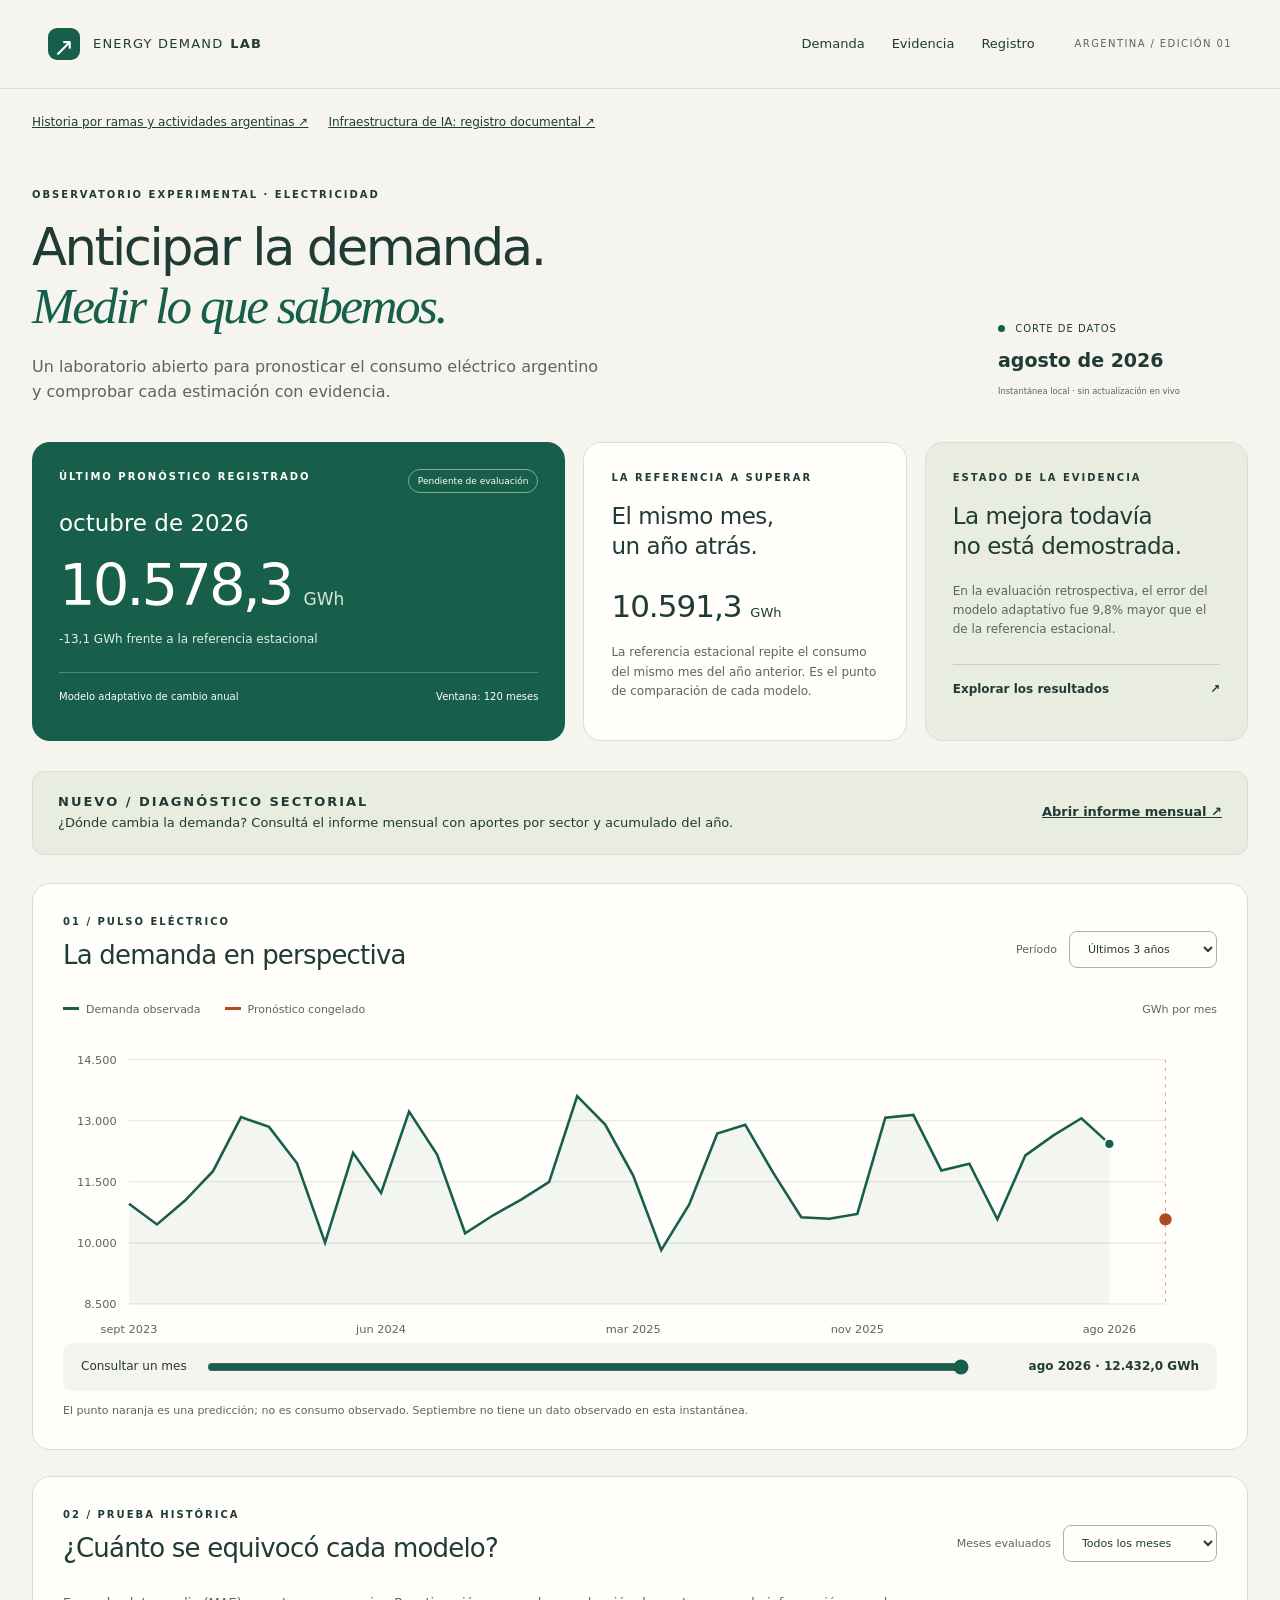
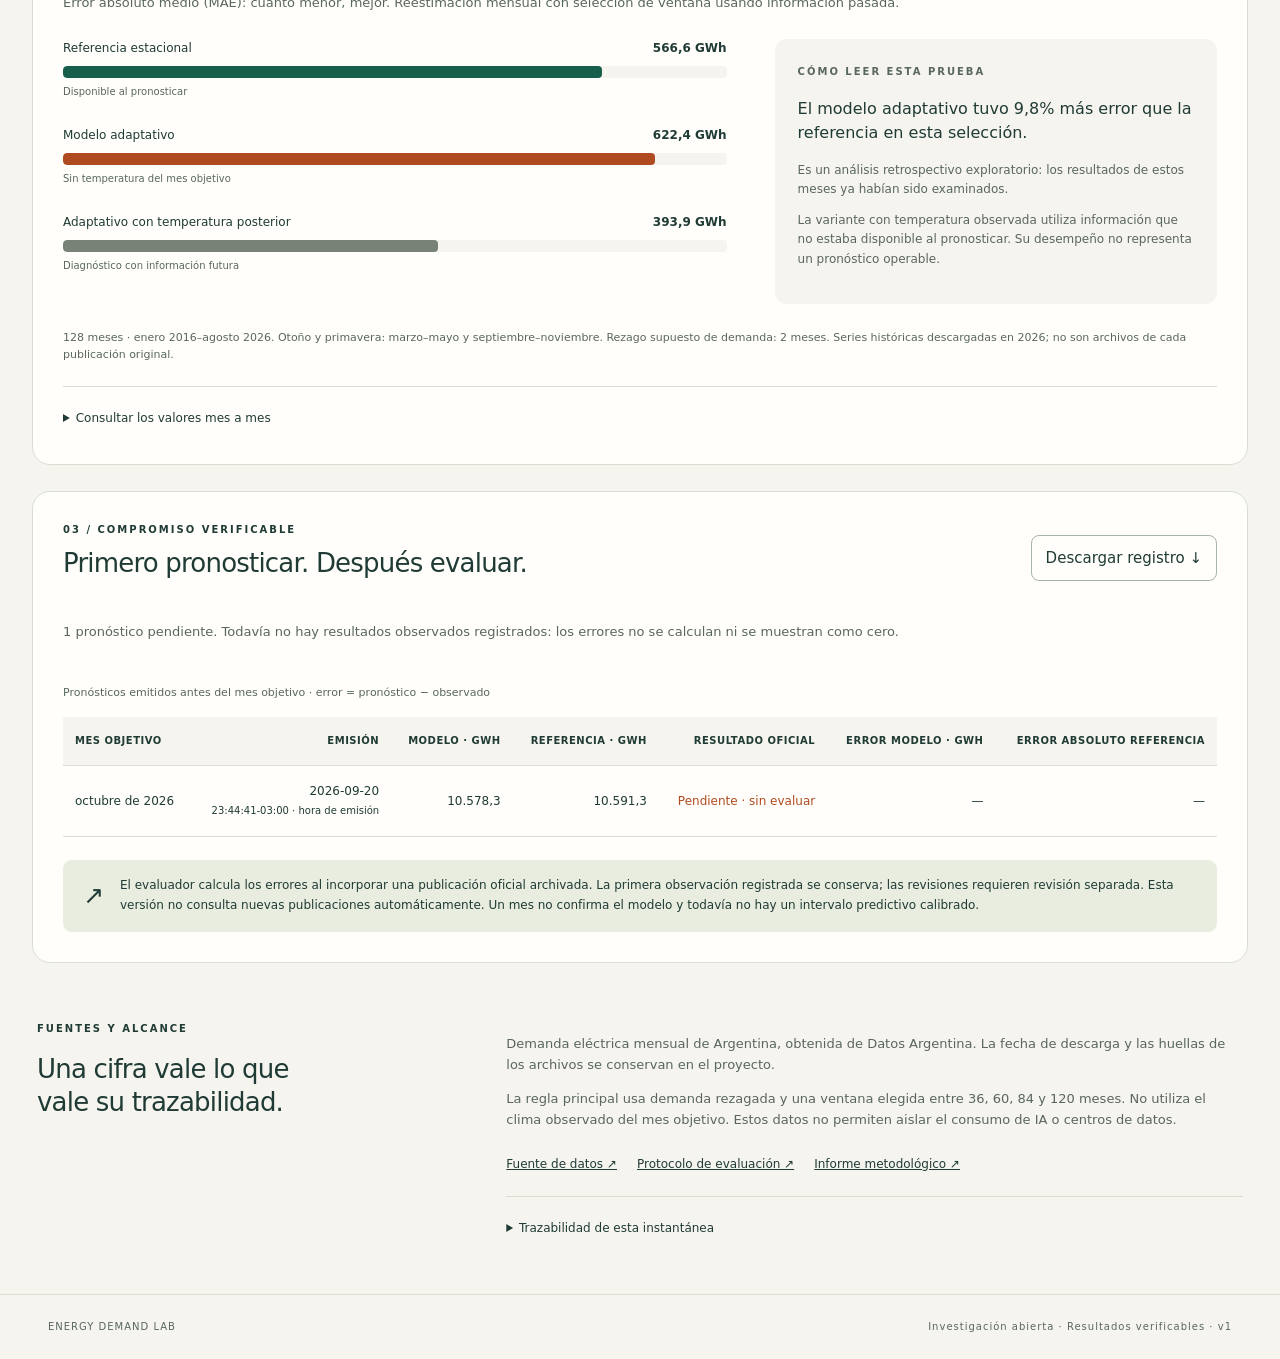
==== commit c7469aab: "Expand Argentine sector history and documented infrastructure metrics" ====
--- a/dashboard/index.html
+++ b/dashboard/index.html
@@ -17,7 +17,7 @@
 <a class="skip" href="#main">Saltar al contenido</a>
 <header><a class="brand" href="#"><span class="mark">↗</span> ENERGY DEMAND <b>LAB</b></a><nav aria-label="Principal"><a href="#demanda">Demanda</a><a href="#evidencia">Evidencia</a><a href="#registro">Registro</a></nav><span class="edition">ARGENTINA / EDICIÓN 01</span></header>
 <main id="main">
-<div class="links"><a href="monthly-report.html#sector-depth">Apertura por ramas argentinas ↗</a><a href="infrastructure.html">Infraestructura de IA: registro documental ↗</a></div>
+<div class="links"><a href="sector-history.html">Historia por ramas y actividades argentinas ↗</a><a href="infrastructure.html">Infraestructura de IA: registro documental ↗</a></div>
 <section class="intro"><div><p class="eyebrow">OBSERVATORIO EXPERIMENTAL · ELECTRICIDAD</p><h1>Anticipar la demanda.<br><em>Medir lo que sabemos.</em></h1><p class="lede">Un laboratorio abierto para pronosticar el consumo eléctrico argentino y comprobar cada estimación con evidencia.</p></div><div class="snapshot"><span class="dot"></span> CORTE DE DATOS<span id="cutoff"></span><small>Instantánea local · sin actualización en vivo</small></div></section>
 <section class="forecast-grid" aria-label="Próximo pronóstico">
 <article class="hero"><div class="card-top"><span class="eyebrow">ÚLTIMO PRONÓSTICO REGISTRADO</span><span class="pill" id="forecast-status">Pendiente de evaluación</span></div><h2 id="target"></h2><div class="big"><span id="forecast"></span><span>GWh</span></div><p id="delta"></p><div class="hero-bottom"><span>Modelo adaptativo de cambio anual</span><span id="window"></span></div></article>
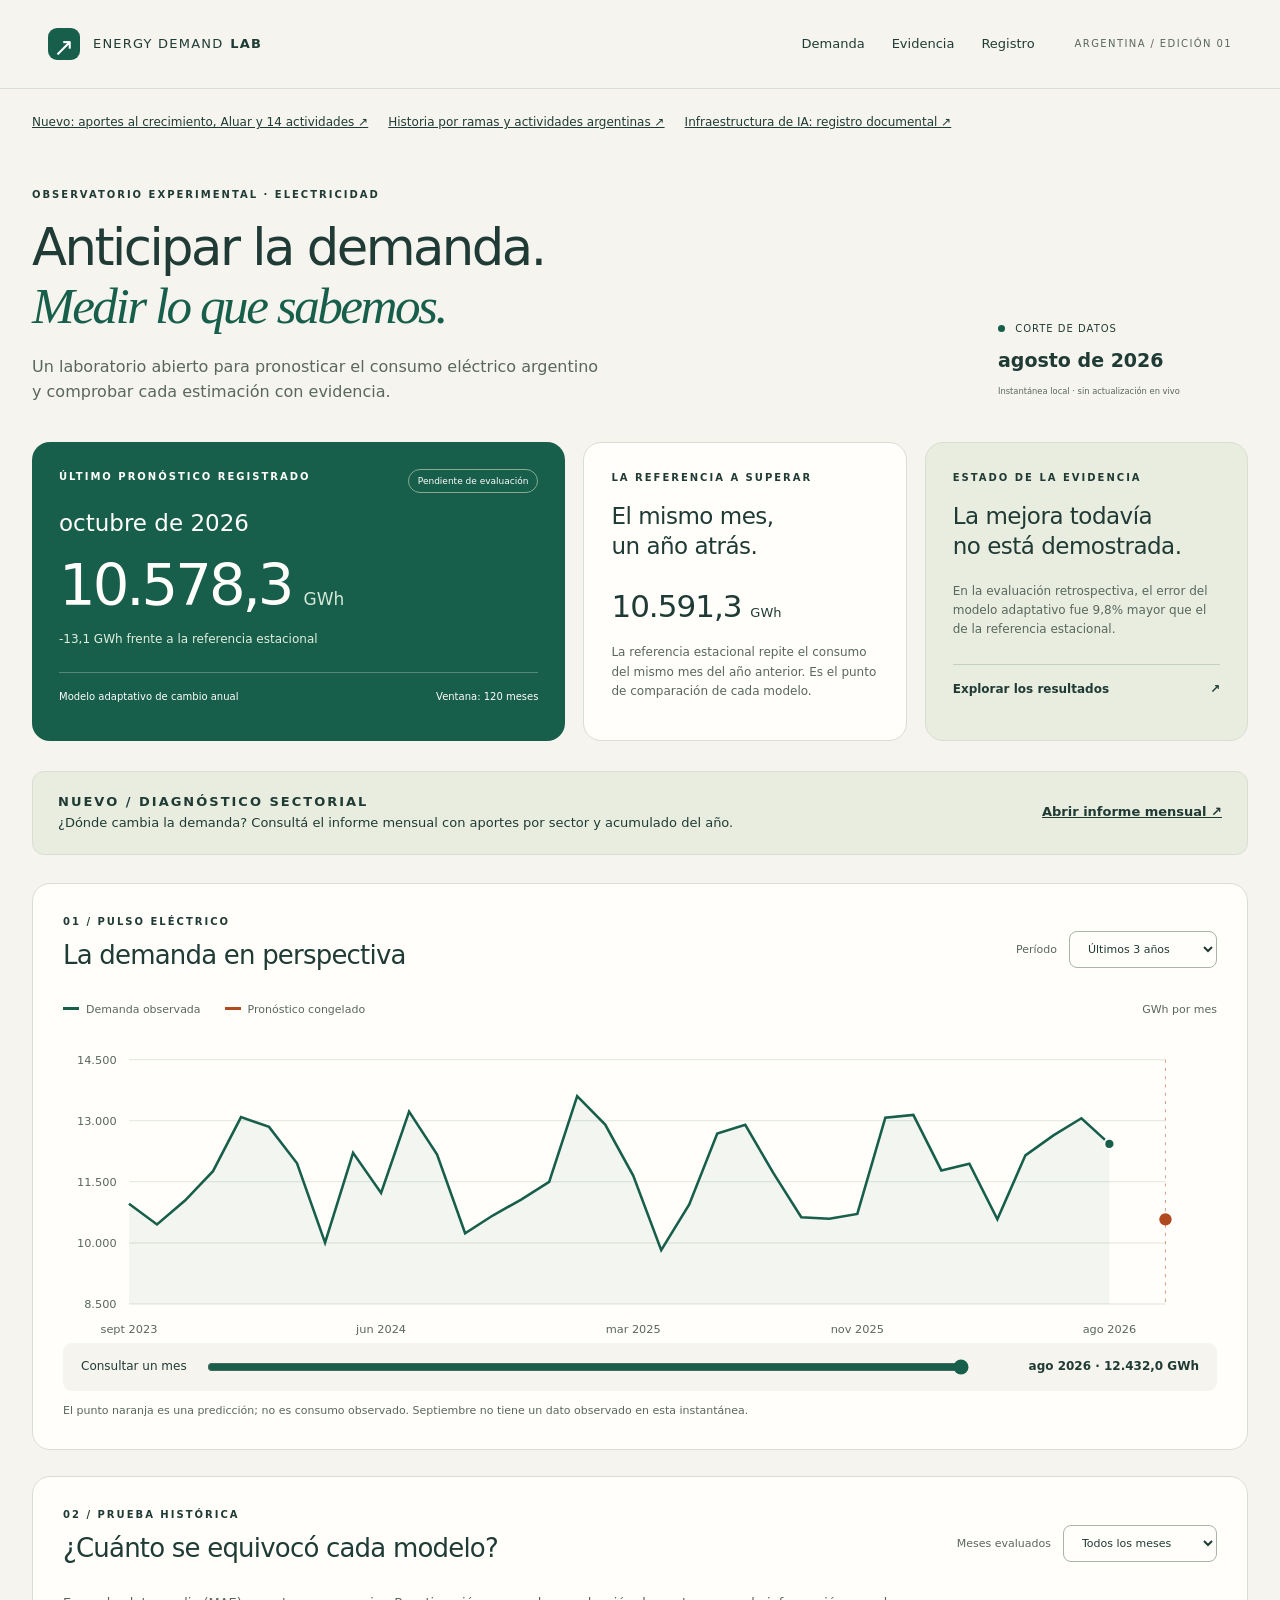
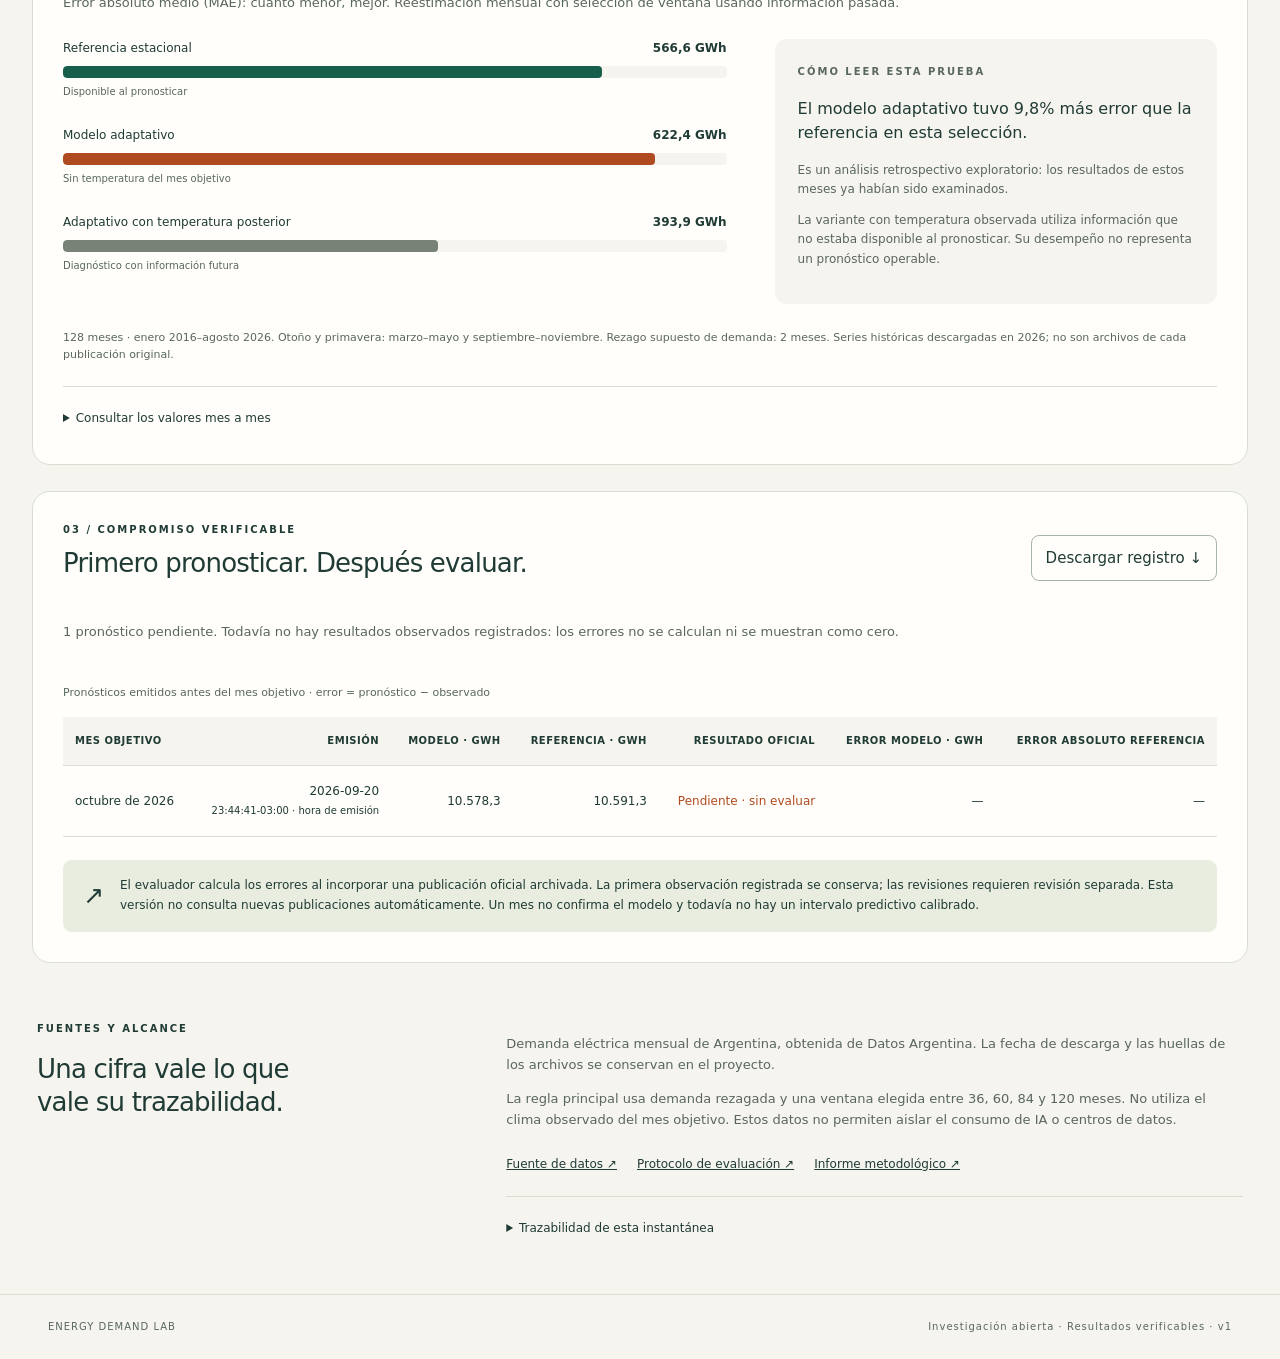
==== commit 544afe5f: "Add concentration analysis and Aluar energy evidence" ====
--- a/dashboard/index.html
+++ b/dashboard/index.html
@@ -17,7 +17,7 @@
 <a class="skip" href="#main">Saltar al contenido</a>
 <header><a class="brand" href="#"><span class="mark">↗</span> ENERGY DEMAND <b>LAB</b></a><nav aria-label="Principal"><a href="#demanda">Demanda</a><a href="#evidencia">Evidencia</a><a href="#registro">Registro</a></nav><span class="edition">ARGENTINA / EDICIÓN 01</span></header>
 <main id="main">
-<div class="links"><a href="sector-history.html">Historia por ramas y actividades argentinas ↗</a><a href="infrastructure.html">Infraestructura de IA: registro documental ↗</a></div>
+<div class="links"><a href="concentration.html">Nuevo: aportes al crecimiento, Aluar y 14 actividades ↗</a><a href="sector-history.html">Historia por ramas y actividades argentinas ↗</a><a href="infrastructure.html">Infraestructura de IA: registro documental ↗</a></div>
 <section class="intro"><div><p class="eyebrow">OBSERVATORIO EXPERIMENTAL · ELECTRICIDAD</p><h1>Anticipar la demanda.<br><em>Medir lo que sabemos.</em></h1><p class="lede">Un laboratorio abierto para pronosticar el consumo eléctrico argentino y comprobar cada estimación con evidencia.</p></div><div class="snapshot"><span class="dot"></span> CORTE DE DATOS<span id="cutoff"></span><small>Instantánea local · sin actualización en vivo</small></div></section>
 <section class="forecast-grid" aria-label="Próximo pronóstico">
 <article class="hero"><div class="card-top"><span class="eyebrow">ÚLTIMO PRONÓSTICO REGISTRADO</span><span class="pill" id="forecast-status">Pendiente de evaluación</span></div><h2 id="target"></h2><div class="big"><span id="forecast"></span><span>GWh</span></div><p id="delta"></p><div class="hero-bottom"><span>Modelo adaptativo de cambio anual</span><span id="window"></span></div></article>
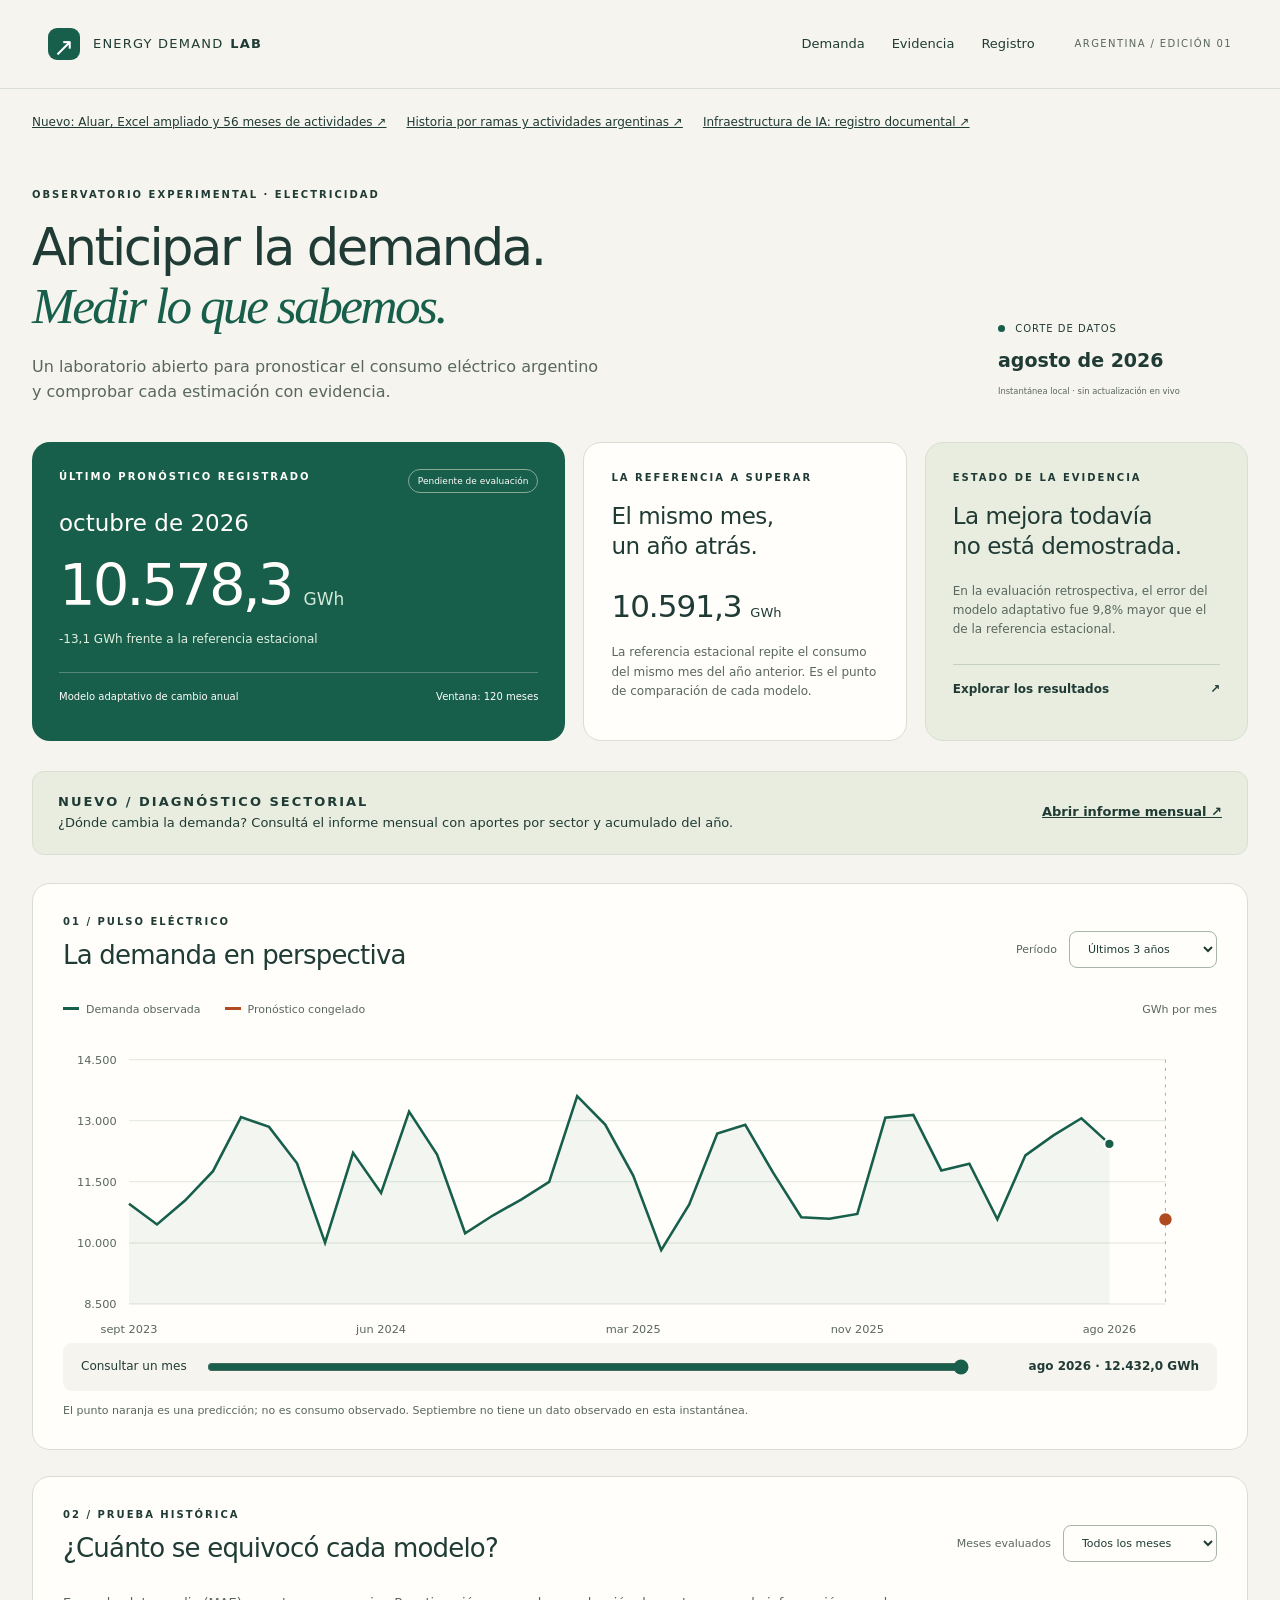
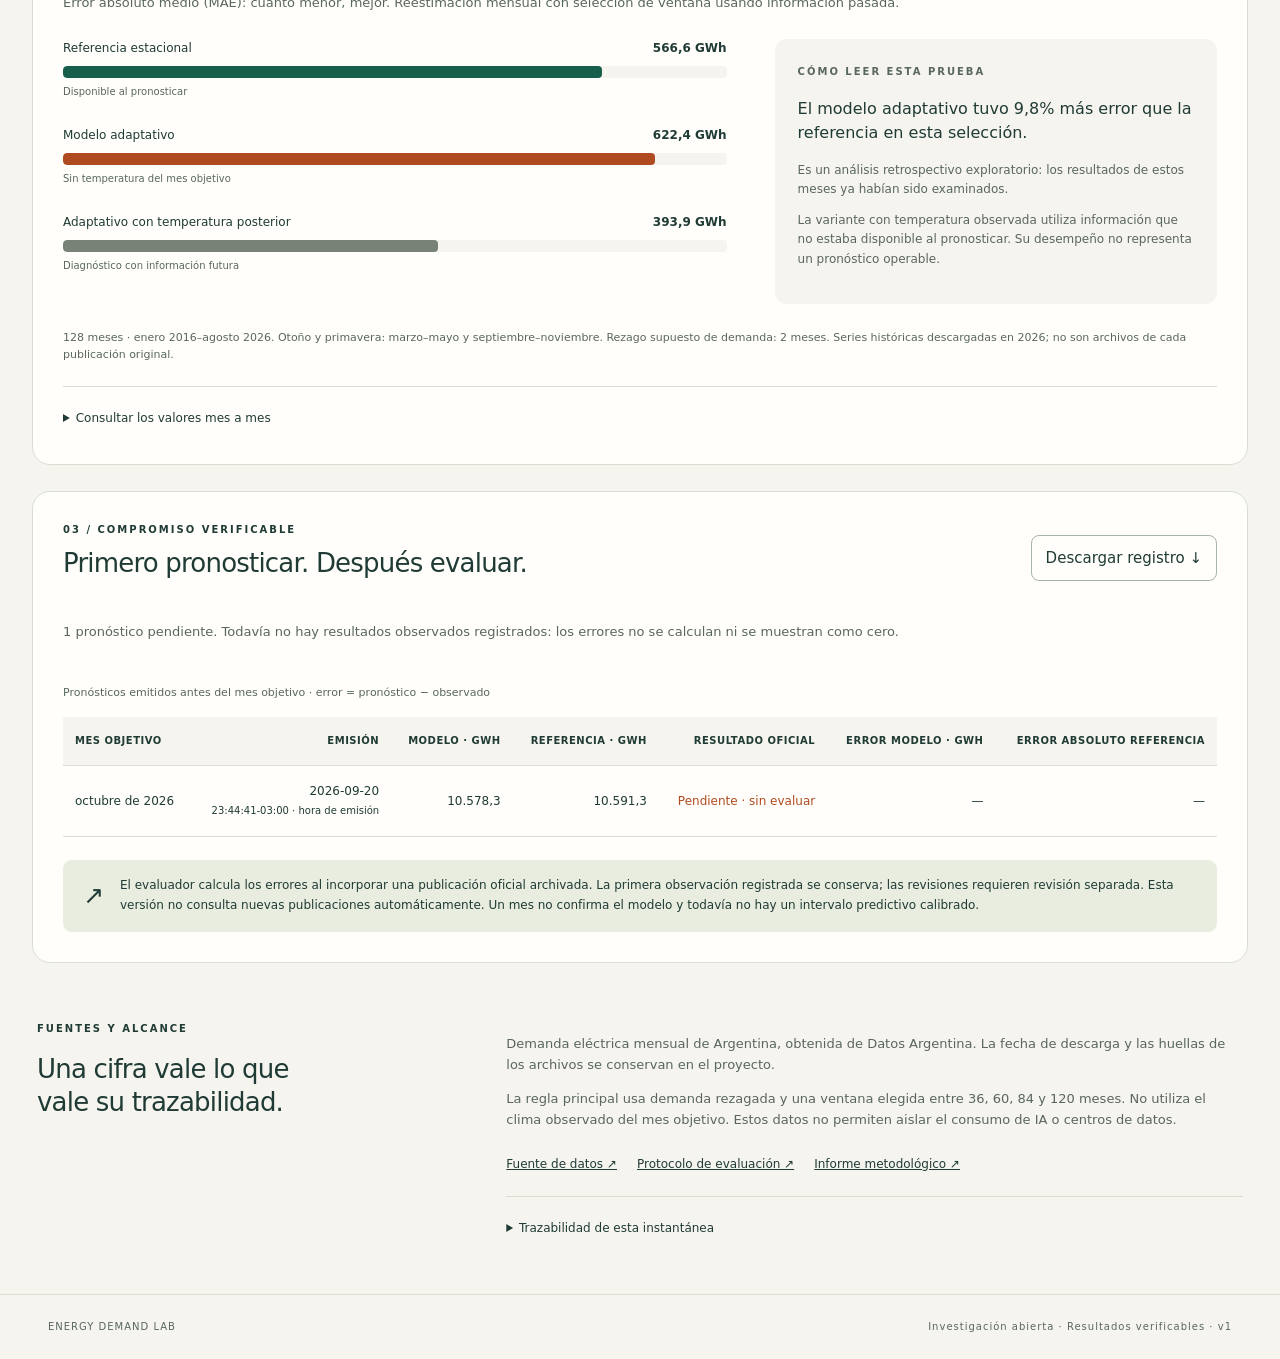
==== commit ee5bcc5a: "Expand monthly activity history and Excel sector diagnosis" ====
--- a/dashboard/index.html
+++ b/dashboard/index.html
@@ -17,7 +17,7 @@
 <a class="skip" href="#main">Saltar al contenido</a>
 <header><a class="brand" href="#"><span class="mark">↗</span> ENERGY DEMAND <b>LAB</b></a><nav aria-label="Principal"><a href="#demanda">Demanda</a><a href="#evidencia">Evidencia</a><a href="#registro">Registro</a></nav><span class="edition">ARGENTINA / EDICIÓN 01</span></header>
 <main id="main">
-<div class="links"><a href="concentration.html">Nuevo: aportes al crecimiento, Aluar y 14 actividades ↗</a><a href="sector-history.html">Historia por ramas y actividades argentinas ↗</a><a href="infrastructure.html">Infraestructura de IA: registro documental ↗</a></div>
+<div class="links"><a href="concentration.html">Nuevo: Aluar, Excel ampliado y 56 meses de actividades ↗</a><a href="sector-history.html">Historia por ramas y actividades argentinas ↗</a><a href="infrastructure.html">Infraestructura de IA: registro documental ↗</a></div>
 <section class="intro"><div><p class="eyebrow">OBSERVATORIO EXPERIMENTAL · ELECTRICIDAD</p><h1>Anticipar la demanda.<br><em>Medir lo que sabemos.</em></h1><p class="lede">Un laboratorio abierto para pronosticar el consumo eléctrico argentino y comprobar cada estimación con evidencia.</p></div><div class="snapshot"><span class="dot"></span> CORTE DE DATOS<span id="cutoff"></span><small>Instantánea local · sin actualización en vivo</small></div></section>
 <section class="forecast-grid" aria-label="Próximo pronóstico">
 <article class="hero"><div class="card-top"><span class="eyebrow">ÚLTIMO PRONÓSTICO REGISTRADO</span><span class="pill" id="forecast-status">Pendiente de evaluación</span></div><h2 id="target"></h2><div class="big"><span id="forecast"></span><span>GWh</span></div><p id="delta"></p><div class="hero-bottom"><span>Modelo adaptativo de cambio anual</span><span id="window"></span></div></article>
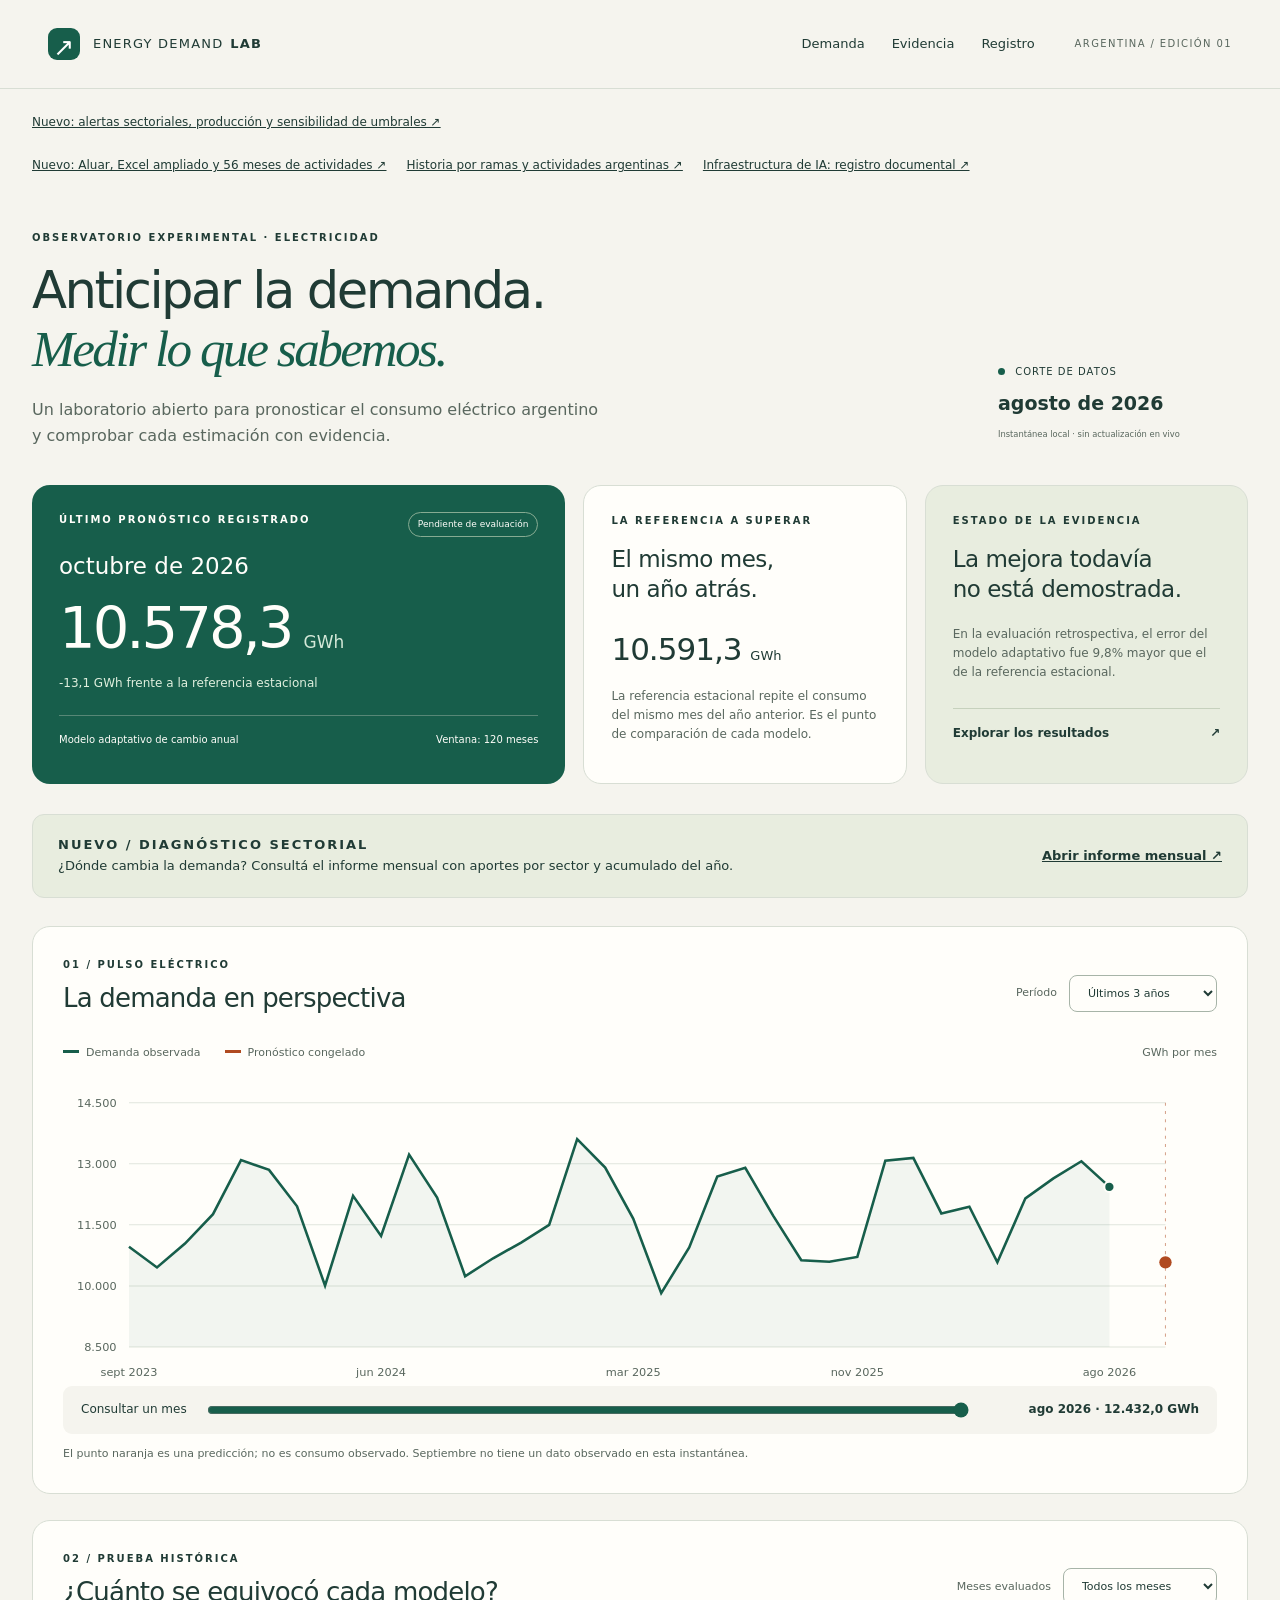
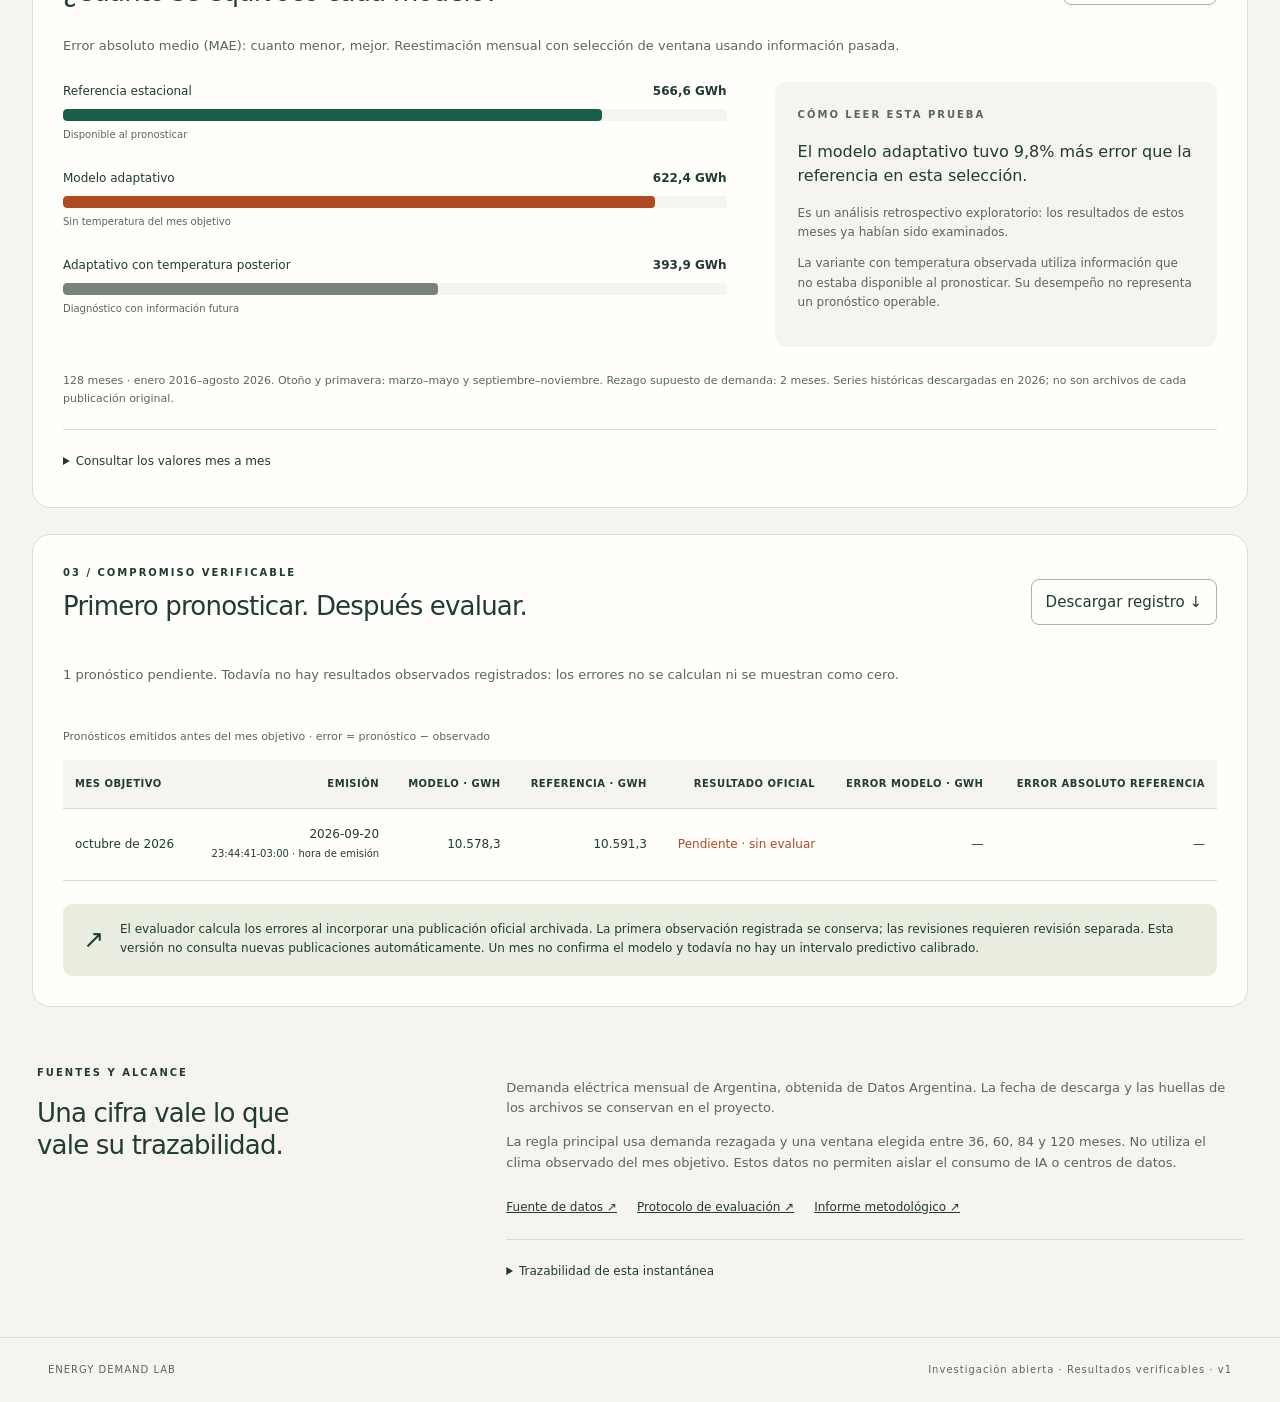
==== commit 9822f3fb: "Add sector review dashboard, production evidence and threshold sensitivity" ====
--- a/dashboard/index.html
+++ b/dashboard/index.html
@@ -17,6 +17,7 @@
 <a class="skip" href="#main">Saltar al contenido</a>
 <header><a class="brand" href="#"><span class="mark">↗</span> ENERGY DEMAND <b>LAB</b></a><nav aria-label="Principal"><a href="#demanda">Demanda</a><a href="#evidencia">Evidencia</a><a href="#registro">Registro</a></nav><span class="edition">ARGENTINA / EDICIÓN 01</span></header>
 <main id="main">
+<div class="links"><a href="sector-alerts.html">Nuevo: alertas sectoriales, producción y sensibilidad de umbrales ↗</a></div>
 <div class="links"><a href="concentration.html">Nuevo: Aluar, Excel ampliado y 56 meses de actividades ↗</a><a href="sector-history.html">Historia por ramas y actividades argentinas ↗</a><a href="infrastructure.html">Infraestructura de IA: registro documental ↗</a></div>
 <section class="intro"><div><p class="eyebrow">OBSERVATORIO EXPERIMENTAL · ELECTRICIDAD</p><h1>Anticipar la demanda.<br><em>Medir lo que sabemos.</em></h1><p class="lede">Un laboratorio abierto para pronosticar el consumo eléctrico argentino y comprobar cada estimación con evidencia.</p></div><div class="snapshot"><span class="dot"></span> CORTE DE DATOS<span id="cutoff"></span><small>Instantánea local · sin actualización en vivo</small></div></section>
 <section class="forecast-grid" aria-label="Próximo pronóstico">
